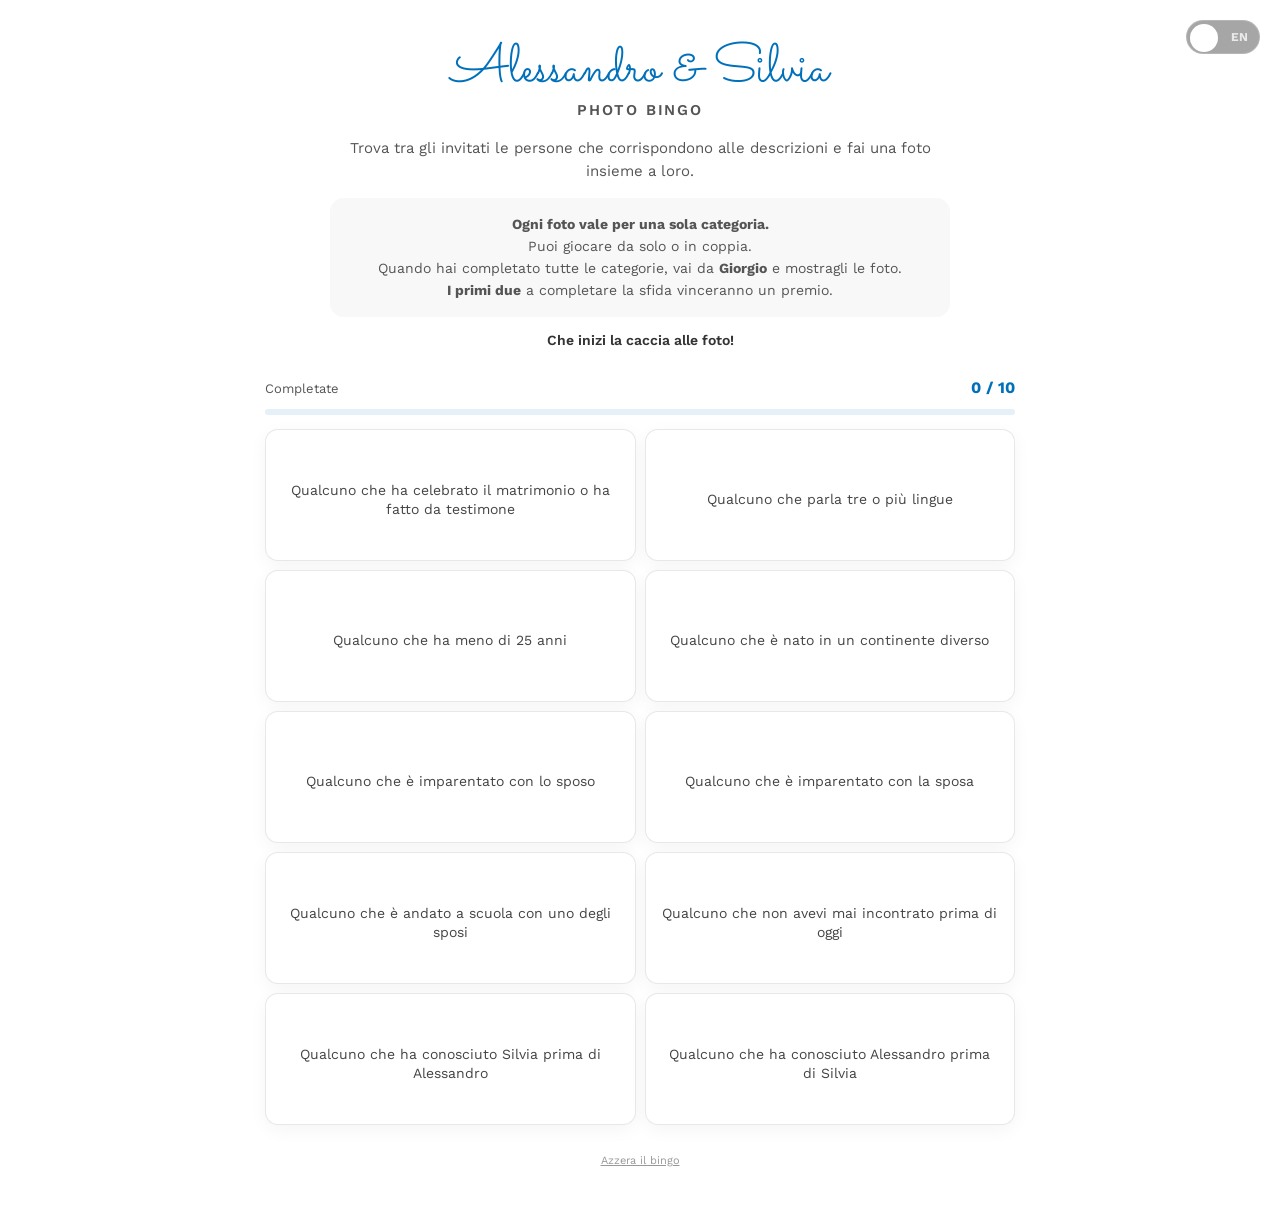
==== photo-bingo.html @ d59f288f "PhotoBingo and bug fixes" ====
<!DOCTYPE html>
<html class="no-js" lang="it">
<head>
  <meta charset="utf-8">
  <meta http-equiv="X-UA-Compatible" content="IE=edge">

  <title>Photo Bingo | Alessandro &amp; Silvia</title>

  <meta name="viewport" content="width=device-width, initial-scale=1, viewport-fit=cover">
  <meta name="description" content="Photo Bingo — Alessandro & Silvia" />
  <meta name="author" content="agiacche" />
  <meta name="format-detection" content="telephone=no,date=no,address=no,email=no">

  <link href="https://fonts.googleapis.com/css?family=Work+Sans:400,300,600,700" rel="stylesheet">
  <link href="https://fonts.googleapis.com/css?family=Sacramento" rel="stylesheet">

  <link rel="stylesheet" href="css/animate.css">
  <link rel="stylesheet" href="css/icomoon.css">
  <link rel="stylesheet" href="css/bootstrap.css">
  <link rel="stylesheet" href="css/style.css">
  <link rel="stylesheet" href="css/photo-bingo.css">

  <script src="js/modernizr-2.6.2.min.js"></script>
</head>

<body>

  <!-- LANGUAGE SWITCHER -->
  <div class="lang-toggle-wrap">
    <input
      type="checkbox"
      id="en-it"
      class="lang-toggle-input"
      aria-label="Switch language">
    <label for="en-it" class="lang-toggle-switch">
      <span class="lang-toggle-label lang-toggle-label--it">IT</span>
      <span class="lang-toggle-label lang-toggle-label--en">EN</span>
      <span class="lang-toggle-knob"></span>
    </label>
  </div>

  <div id="page">

    <main class="photo-bingo-main">
      <div class="container">
        <div class="row">
          <div class="col-xs-12 col-sm-10 col-sm-offset-1 col-md-8 col-md-offset-2">

            <!-- TITLE + RULES -->
            <section class="photo-bingo-intro text-center">

              <div class="photo-bingo-title-wrap">
                <h1>Alessandro &amp; Silvia</h1>
                <h2>Photo Bingo</h2>
              </div>

              <div class="lang-content" data-lang="it">
                <p class="photo-bingo-lead">
                  Trova tra gli invitati le persone che corrispondono alle descrizioni
                  e fai una foto insieme a loro.
                </p>

                <div class="photo-bingo-rules">
                  <p><strong>Ogni foto vale per una sola categoria.</strong></p>
                  <p>Puoi giocare da solo o in coppia.</p>
                  <p>
                    Quando hai completato tutte le categorie, vai da
                    <strong>Giorgio</strong> e mostragli le foto.
                  </p>
                  <p>
                    <strong>I primi due</strong> a completare la sfida vinceranno un premio.
                  </p>
                </div>

                <p class="photo-bingo-hunt">
                  Che inizi la caccia alle foto!
                </p>
              </div>

              <div class="lang-content" data-lang="en">
                <p class="photo-bingo-lead">
                  Find guests who match the descriptions below and take a photo with them.
                </p>

                <div class="photo-bingo-rules">
                  <p><strong>Each photo can count for one category only.</strong></p>
                  <p>You can play on your own or as a pair.</p>
                  <p>
                    Once you have completed every category, find
                    <strong>Giorgio</strong> and show him your photos.
                  </p>
                  <p>
                    The <strong>first two</strong> to complete the challenge will win a prize.
                  </p>
                </div>

                <p class="photo-bingo-hunt">
                  Let the photo hunt begin!
                </p>
              </div>

            </section>

            <!-- PROGRESS -->
            <section class="photo-bingo-progress-wrap" aria-live="polite">
              <div class="photo-bingo-progress-top">
                <span class="lang-content" data-lang="it">Completate</span>
                <span class="lang-content" data-lang="en">Completed</span>
                <strong id="bingo-progress-count">0 / 10</strong>
              </div>

              <div class="photo-bingo-progress-track" aria-hidden="true">
                <div id="bingo-progress-bar" class="photo-bingo-progress-bar"></div>
              </div>
            </section>

            <!-- BINGO GRID -->
            <section
              class="photo-bingo-grid"
              aria-label="Photo Bingo challenges">

              <button class="photo-bingo-card" type="button" data-bingo-id="0" aria-pressed="false">
                <span class="photo-bingo-check" aria-hidden="true">✓</span>
                <span class="lang-content" data-lang="it">
                  Qualcuno che ha celebrato il matrimonio o ha fatto da testimone
                </span>
                <span class="lang-content" data-lang="en">
                  Someone who officiated the wedding or was a witness
                </span>
              </button>

              <button class="photo-bingo-card" type="button" data-bingo-id="1" aria-pressed="false">
                <span class="photo-bingo-check" aria-hidden="true">✓</span>
                <span class="lang-content" data-lang="it">
                  Qualcuno che parla tre o più lingue
                </span>
                <span class="lang-content" data-lang="en">
                  Someone who speaks three or more languages
                </span>
              </button>

              <button class="photo-bingo-card" type="button" data-bingo-id="2" aria-pressed="false">
                <span class="photo-bingo-check" aria-hidden="true">✓</span>
                <span class="lang-content" data-lang="it">
                  Qualcuno che ha meno di 25 anni
                </span>
                <span class="lang-content" data-lang="en">
                  Someone under 25
                </span>
              </button>

              <button class="photo-bingo-card" type="button" data-bingo-id="3" aria-pressed="false">
                <span class="photo-bingo-check" aria-hidden="true">✓</span>
                <span class="lang-content" data-lang="it">
                  Qualcuno che è nato in un continente diverso
                </span>
                <span class="lang-content" data-lang="en">
                  Someone born on a different continent
                </span>
              </button>

              <button class="photo-bingo-card" type="button" data-bingo-id="4" aria-pressed="false">
                <span class="photo-bingo-check" aria-hidden="true">✓</span>
                <span class="lang-content" data-lang="it">
                  Qualcuno che è imparentato con lo sposo
                </span>
                <span class="lang-content" data-lang="en">
                  Someone related to the groom
                </span>
              </button>

              <button class="photo-bingo-card" type="button" data-bingo-id="5" aria-pressed="false">
                <span class="photo-bingo-check" aria-hidden="true">✓</span>
                <span class="lang-content" data-lang="it">
                  Qualcuno che è imparentato con la sposa
                </span>
                <span class="lang-content" data-lang="en">
                  Someone related to the bride
                </span>
              </button>

              <button class="photo-bingo-card" type="button" data-bingo-id="6" aria-pressed="false">
                <span class="photo-bingo-check" aria-hidden="true">✓</span>
                <span class="lang-content" data-lang="it">
                  Qualcuno che è andato a scuola con uno degli sposi
                </span>
                <span class="lang-content" data-lang="en">
                  Someone who went to school with either of the newlyweds
                </span>
              </button>

              <button class="photo-bingo-card" type="button" data-bingo-id="7" aria-pressed="false">
                <span class="photo-bingo-check" aria-hidden="true">✓</span>
                <span class="lang-content" data-lang="it">
                  Qualcuno che non avevi mai incontrato prima di oggi
                </span>
                <span class="lang-content" data-lang="en">
                  Someone you had never met before today
                </span>
              </button>

              <button class="photo-bingo-card" type="button" data-bingo-id="8" aria-pressed="false">
                <span class="photo-bingo-check" aria-hidden="true">✓</span>
                <span class="lang-content" data-lang="it">
                  Qualcuno che ha conosciuto Silvia prima di Alessandro
                </span>
                <span class="lang-content" data-lang="en">
                  Someone who knew Silvia before Alessandro did
                </span>
              </button>

              <button class="photo-bingo-card" type="button" data-bingo-id="9" aria-pressed="false">
                <span class="photo-bingo-check" aria-hidden="true">✓</span>
                <span class="lang-content" data-lang="it">
                  Qualcuno che ha conosciuto Alessandro prima di Silvia
                </span>
                <span class="lang-content" data-lang="en">
                  Someone who knew Alessandro before Silvia did
                </span>
              </button>

            </section>

            <!-- COMPLETION MESSAGE -->
            <section id="bingo-complete" class="photo-bingo-complete" hidden>
              <div class="lang-content" data-lang="it">
                <h3>Fatto! 🎉</h3>
                <p>Hai completato il Foto Bingo. Corri da Giorgio con le tue foto!</p>
              </div>

              <div class="lang-content" data-lang="en">
                <h3>Done! 🎉</h3>
                <p>You completed the Photo Bingo. Find Giorgio and show him your photos!</p>
              </div>
            </section>

            <!-- RESET -->
            <div class="photo-bingo-reset-wrap text-center">
              <button id="bingo-reset" class="photo-bingo-reset" type="button">
                <span class="lang-content" data-lang="it">Azzera il bingo</span>
                <span class="lang-content" data-lang="en">Reset bingo</span>
              </button>
            </div>

          </div>
        </div>
      </div>
    </main>

  </div>

  <script src="js/jquery.min.js"></script>
  <script src="js/language-switcher.js"></script>
  <script src="js/photo-bingo.js"></script>

</body>
</html>
---- css/icomoon.css ----
@font-face {
  font-family: 'icomoon';
  src:  url('../fonts/icomoon/icomoon.eot?6iuir');
  src:  url('../fonts/icomoon/icomoon.eot?6iuir#iefix') format('embedded-opentype'),
    url('../fonts/icomoon/icomoon.ttf?6iuir') format('truetype'),
    url('../fonts/icomoon/icomoon.woff?6iuir') format('woff'),
    url('../fonts/icomoon/icomoon.svg?6iuir#icomoon') format('svg');
  font-weight: normal;
  font-style: normal;
}

[class^="icon-"], [class*=" icon-"] {
  /* use !important to prevent issues with browser extensions that change fonts */
  font-family: 'icomoon' !important;
  speak: none;
  font-style: normal;
  font-weight: normal;
  font-variant: normal;
  text-transform: none;
  line-height: 1;

  /* Better Font Rendering =========== */
  -webkit-font-smoothing: antialiased;
  -moz-osx-font-smoothing: grayscale;
}

.icon-eye:before {
  content: "\e000";
}
.icon-paper-clip:before {
  content: "\e001";
}
.icon-mail:before {
  content: "\e002";
}
.icon-toggle:before {
  content: "\e003";
}
.icon-layout:before {
  content: "\e004";
}
.icon-link:before {
  content: "\e005";
}
.icon-bell:before {
  content: "\e006";
}
.icon-lock:before {
  content: "\e007";
}
.icon-unlock:before {
  content: "\e008";
}
.icon-ribbon:before {
  content: "\e009";
}
.icon-image:before {
  content: "\e010";
}
.icon-signal:before {
  content: "\e011";
}
.icon-target:before {
  content: "\e012";
}
.icon-clipboard:before {
  content: "\e013";
}
.icon-clock:before {
  content: "\e014";
}
.icon-watch:before {
  content: "\e015";
}
.icon-air-play:before {
  content: "\e016";
}
.icon-camera:before {
  content: "\e017";
}
.icon-video:before {
  content: "\e018";
}
.icon-disc:before {
  content: "\e019";
}
.icon-printer:before {
  content: "\e020";
}
.icon-monitor:before {
  content: "\e021";
}
.icon-server:before {
  content: "\e022";
}
.icon-cog:before {
  content: "\e023";
}
.icon-heart:before {
  content: "\e024";
}
.icon-paragraph:before {
  content: "\e025";
}
.icon-align-justify:before {
  content: "\e026";
}
.icon-align-left:before {
  content: "\e027";
}
.icon-align-center:before {
  content: "\e028";
}
.icon-align-right:before {
  content: "\e029";
}
.icon-book:before {
  content: "\e030";
}
.icon-layers:before {
  content: "\e031";
}
.icon-stack:before {
  content: "\e032";
}
.icon-stack-2:before {
  content: "\e033";
}
.icon-paper:before {
  content: "\e034";
}
.icon-paper-stack:before {
  content: "\e035";
}
.icon-search:before {
  content: "\e036";
}
.icon-zoom-in:before {
  content: "\e037";
}
.icon-zoom-out:before {
  content: "\e038";
}
.icon-reply:before {
  content: "\e039";
}
.icon-circle-plus:before {
  content: "\e040";
}
.icon-circle-minus:before {
  content: "\e041";
}
.icon-circle-check:before {
  content: "\e042";
}
.icon-circle-cross:before {
  content: "\e043";
}
.icon-square-plus:before {
  content: "\e044";
}
.icon-square-minus:before {
  content: "\e045";
}
.icon-square-check:before {
  content: "\e046";
}
.icon-square-cross:before {
  content: "\e047";
}
.icon-microphone:before {
  content: "\e048";
}
.icon-record:before {
  content: "\e049";
}
.icon-skip-back:before {
  content: "\e050";
}
.icon-rewind:before {
  content: "\e051";
}
.icon-play:before {
  content: "\e052";
}
.icon-pause:before {
  content: "\e053";
}
.icon-stop:before {
  content: "\e054";
}
.icon-fast-forward:before {
  content: "\e055";
}
.icon-skip-forward:before {
  content: "\e056";
}
.icon-shuffle:before {
  content: "\e057";
}
.icon-repeat:before {
  content: "\e058";
}
.icon-folder:before {
  content: "\e059";
}
.icon-umbrella:before {
  content: "\e060";
}
.icon-moon:before {
  content: "\e061";
}
.icon-thermometer:before {
  content: "\e062";
}
.icon-drop:before {
  content: "\e063";
}
.icon-sun:before {
  content: "\e064";
}
.icon-cloud:before {
  content: "\e065";
}
.icon-cloud-upload:before {
  content: "\e066";
}
.icon-cloud-download:before {
  content: "\e067";
}
.icon-upload:before {
  content: "\e068";
}
.icon-download:before {
  content: "\e069";
}
.icon-location:before {
  content: "\e070";
}
.icon-location-2:before {
  content: "\e071";
}
.icon-map:before {
  content: "\e072";
}
.icon-battery:before {
  content: "\e073";
}
.icon-head:before {
  content: "\e074";
}
.icon-briefcase:before {
  content: "\e075";
}
.icon-speech-bubble:before {
  content: "\e076";
}
.icon-anchor:before {
  content: "\e077";
}
.icon-globe:before {
  content: "\e078";
}
.icon-box:before {
  content: "\e079";
}
.icon-reload:before {
  content: "\e080";
}
.icon-share:before {
  content: "\e081";
}
.icon-marquee:before {
  content: "\e082";
}
.icon-marquee-plus:before {
  content: "\e083";
}
.icon-marquee-minus:before {
  content: "\e084";
}
.icon-tag:before {
  content: "\e085";
}
.icon-power:before {
  content: "\e086";
}
.icon-command:before {
  content: "\e087";
}
.icon-alt:before {
  content: "\e088";
}
.icon-esc:before {
  content: "\e089";
}
.icon-bar-graph:before {
  content: "\e090";
}
.icon-bar-graph-2:before {
  content: "\e091";
}
.icon-pie-graph:before {
  content: "\e092";
}
.icon-star:before {
  content: "\e093";
}
.icon-arrow-left:before {
  content: "\e094";
}
.icon-arrow-right:before {
  content: "\e095";
}
.icon-arrow-up:before {
  content: "\e096";
}
.icon-arrow-down:before {
  content: "\e097";
}
.icon-volume:before {
  content: "\e098";
}
.icon-mute:before {
  content: "\e099";
}
.icon-content-right:before {
  content: "\e100";
}
.icon-content-left:before {
  content: "\e101";
}
.icon-grid:before {
  content: "\e102";
}
.icon-grid-2:before {
  content: "\e103";
}
.icon-columns:before {
  content: "\e104";
}
.icon-loader:before {
  content: "\e105";
}
.icon-bag:before {
  content: "\e106";
}
.icon-ban:before {
  content: "\e107";
}
.icon-flag:before {
  content: "\e108";
}
.icon-trash:before {
  content: "\e109";
}
.icon-expand:before {
  content: "\e110";
}
.icon-contract:before {
  content: "\e111";
}
.icon-maximize:before {
  content: "\e112";
}
.icon-minimize:before {
  content: "\e113";
}
.icon-plus:before {
  content: "\e114";
}
.icon-minus:before {
  content: "\e115";
}
.icon-check:before {
  content: "\e116";
}
.icon-cross:before {
  content: "\e117";
}
.icon-move:before {
  content: "\e118";
}
.icon-delete:before {
  content: "\e119";
}
.icon-menu:before {
  content: "\e120";
}
.icon-archive:before {
  content: "\e121";
}
.icon-inbox:before {
  content: "\e122";
}
.icon-outbox:before {
  content: "\e123";
}
.icon-file:before {
  content: "\e124";
}
.icon-file-add:before {
  content: "\e125";
}
.icon-file-subtract:before {
  content: "\e126";
}
.icon-help:before {
  content: "\e127";
}
.icon-open:before {
  content: "\e128";
}
.icon-ellipsis:before {
  content: "\e129";
}
.icon-add-to-list:before {
  content: "\e900";
}
.icon-classic-computer:before {
  content: "\e901";
}
.icon-controller-fast-backward:before {
  content: "\e902";
}
.icon-creative-commons-attribution:before {
  content: "\e903";
}
.icon-creative-commons-noderivs:before {
  content: "\e904";
}
.icon-creative-commons-noncommercial-eu:before {
  content: "\e905";
}
.icon-creative-commons-noncommercial-us:before {
  content: "\e906";
}
.icon-creative-commons-public-domain:before {
  content: "\e907";
}
.icon-creative-commons-remix:before {
  content: "\e908";
}
.icon-creative-commons-share:before {
  content: "\e909";
}
.icon-creative-commons-sharealike:before {
  content: "\e90a";
}
.icon-creative-commons:before {
  content: "\e90b";
}
.icon-document-landscape:before {
  content: "\e90c";
}
.icon-remove-user:before {
  content: "\e90d";
}
.icon-warning:before {
  content: "\e90e";
}
.icon-arrow-bold-down:before {
  content: "\e90f";
}
.icon-arrow-bold-left:before {
  content: "\e910";
}
.icon-arrow-bold-right:before {
  content: "\e911";
}
.icon-arrow-bold-up:before {
  content: "\e912";
}
.icon-arrow-down2:before {
  content: "\e913";
}
.icon-arrow-left2:before {
  content: "\e914";
}
.icon-arrow-long-down:before {
  content: "\e915";
}
.icon-arrow-long-left:before {
  content: "\e916";
}
.icon-arrow-long-right:before {
  content: "\e917";
}
.icon-arrow-long-up:before {
  content: "\e918";
}
.icon-arrow-right2:before {
  content: "\e919";
}
.icon-arrow-up2:before {
  content: "\e91a";
}
.icon-arrow-with-circle-down:before {
  content: "\e91b";
}
.icon-arrow-with-circle-left:before {
  content: "\e91c";
}
.icon-arrow-with-circle-right:before {
  content: "\e91d";
}
.icon-arrow-with-circle-up:before {
  content: "\e91e";
}
.icon-bookmark:before {
  content: "\e91f";
}
.icon-bookmarks:before {
  content: "\e920";
}
.icon-chevron-down:before {
  content: "\e921";
}
.icon-chevron-left:before {
  content: "\e922";
}
.icon-chevron-right:before {
  content: "\e923";
}
.icon-chevron-small-down:before {
  content: "\e924";
}
.icon-chevron-small-left:before {
  content: "\e925";
}
.icon-chevron-small-right:before {
  content: "\e926";
}
.icon-chevron-small-up:before {
  content: "\e927";
}
.icon-chevron-thin-down:before {
  content: "\e928";
}
.icon-chevron-thin-left:before {
  content: "\e929";
}
.icon-chevron-thin-right:before {
  content: "\e92a";
}
.icon-chevron-thin-up:before {
  content: "\e92b";
}
.icon-chevron-up:before {
  content: "\e92c";
}
.icon-chevron-with-circle-down:before {
  content: "\e92d";
}
.icon-chevron-with-circle-left:before {
  content: "\e92e";
}
.icon-chevron-with-circle-right:before {
  content: "\e92f";
}
.icon-chevron-with-circle-up:before {
  content: "\e930";
}
.icon-cloud2:before {
  content: "\e931";
}
.icon-controller-fast-forward:before {
  content: "\e932";
}
.icon-controller-jump-to-start:before {
  content: "\e933";
}
.icon-controller-next:before {
  content: "\e934";
}
.icon-controller-paus:before {
  content: "\e935";
}
.icon-controller-play:before {
  content: "\e936";
}
.icon-controller-record:before {
  content: "\e937";
}
.icon-controller-stop:before {
  content: "\e938";
}
.icon-controller-volume:before {
  content: "\e939";
}
.icon-dot-single:before {
  content: "\e93a";
}
.icon-dots-three-horizontal:before {
  content: "\e93b";
}
.icon-dots-three-vertical:before {
  content: "\e93c";
}
.icon-dots-two-horizontal:before {
  content: "\e93d";
}
.icon-dots-two-vertical:before {
  content: "\e93e";
}
.icon-download2:before {
  content: "\e93f";
}
.icon-emoji-flirt:before {
  content: "\e940";
}
.icon-flow-branch:before {
  content: "\e941";
}
.icon-flow-cascade:before {
  content: "\e942";
}
.icon-flow-line:before {
  content: "\e943";
}
.icon-flow-parallel:before {
  content: "\e944";
}
.icon-flow-tree:before {
  content: "\e945";
}
.icon-install:before {
  content: "\e946";
}
.icon-layers2:before {
  content: "\e947";
}
.icon-open-book:before {
  content: "\e948";
}
.icon-resize-100:before {
  content: "\e949";
}
.icon-resize-full-screen:before {
  content: "\e94a";
}
.icon-save:before {
  content: "\e94b";
}
.icon-select-arrows:before {
  content: "\e94c";
}
.icon-sound-mute:before {
  content: "\e94d";
}
.icon-sound:before {
  content: "\e94e";
}
.icon-trash2:before {
  content: "\e94f";
}
.icon-triangle-down:before {
  content: "\e950";
}
.icon-triangle-left:before {
  content: "\e951";
}
.icon-triangle-right:before {
  content: "\e952";
}
.icon-triangle-up:before {
  content: "\e953";
}
.icon-uninstall:before {
  content: "\e954";
}
.icon-upload-to-cloud:before {
  content: "\e955";
}
.icon-upload2:before {
  content: "\e956";
}
.icon-add-user:before {
  content: "\e957";
}
.icon-address:before {
  content: "\e958";
}
.icon-adjust:before {
  content: "\e959";
}
.icon-air:before {
  content: "\e95a";
}
.icon-aircraft-landing:before {
  content: "\e95b";
}
.icon-aircraft-take-off:before {
  content: "\e95c";
}
.icon-aircraft:before {
  content: "\e95d";
}
.icon-align-bottom:before {
  content: "\e95e";
}
.icon-align-horizontal-middle:before {
  content: "\e95f";
}
.icon-align-left2:before {
  content: "\e960";
}
.icon-align-right2:before {
  content: "\e961";
}
.icon-align-top:before {
  content: "\e962";
}
.icon-align-vertical-middle:before {
  content: "\e963";
}
.icon-archive2:before {
  content: "\e964";
}
.icon-area-graph:before {
  content: "\e965";
}
.icon-attachment:before {
  content: "\e966";
}
.icon-awareness-ribbon:before {
  content: "\e967";
}
.icon-back-in-time:before {
  content: "\e968";
}
.icon-back:before {
  content: "\e969";
}
.icon-bar-graph2:before {
  content: "\e96a";
}
.icon-battery2:before {
  content: "\e96b";
}
.icon-beamed-note:before {
  content: "\e96c";
}
.icon-bell2:before {
  content: "\e96d";
}
.icon-blackboard:before {
  content: "\e96e";
}
.icon-block:before {
  content: "\e96f";
}
.icon-book2:before {
  content: "\e970";
}
.icon-bowl:before {
  content: "\e971";
}
.icon-box2:before {
  content: "\e972";
}
.icon-briefcase2:before {
  content: "\e973";
}
.icon-browser:before {
  content: "\e974";
}
.icon-brush:before {
  content: "\e975";
}
.icon-bucket:before {
  content: "\e976";
}
.icon-cake:before {
  content: "\e977";
}
.icon-calculator:before {
  content: "\e978";
}
.icon-calendar:before {
  content: "\e979";
}
.icon-camera2:before {
  content: "\e97a";
}
.icon-ccw:before {
  content: "\e97b";
}
.icon-chat:before {
  content: "\e97c";
}
.icon-check2:before {
  content: "\e97d";
}
.icon-circle-with-cross:before {
  content: "\e97e";
}
.icon-circle-with-minus:before {
  content: "\e97f";
}
.icon-circle-with-plus:before {
  content: "\e980";
}
.icon-circle:before {
  content: "\e981";
}
.icon-circular-graph:before {
  content: "\e982";
}
.icon-clapperboard:before {
  content: "\e983";
}
.icon-clipboard2:before {
  content: "\e984";
}
.icon-clock2:before {
  content: "\e985";
}
.icon-code:before {
  content: "\e986";
}
.icon-cog2:before {
  content: "\e987";
}
.icon-colours:before {
  content: "\e988";
}
.icon-compass:before {
  content: "\e989";
}
.icon-copy:before {
  content: "\e98a";
}
.icon-credit-card:before {
  content: "\e98b";
}
.icon-credit:before {
  content: "\e98c";
}
.icon-cross2:before {
  content: "\e98d";
}
.icon-cup:before {
  content: "\e98e";
}
.icon-cw:before {
  content: "\e98f";
}
.icon-cycle:before {
  content: "\e990";
}
.icon-database:before {
  content: "\e991";
}
.icon-dial-pad:before {
  content: "\e992";
}
.icon-direction:before {
  content: "\e993";
}
.icon-document:before {
  content: "\e994";
}
.icon-documents:before {
  content: "\e995";
}
.icon-drink:before {
  content: "\e996";
}
.icon-drive:before {
  content: "\e997";
}
.icon-drop2:before {
  content: "\e998";
}
.icon-edit:before {
  content: "\e999";
}
.icon-email:before {
  content: "\e99a";
}
.icon-emoji-happy:before {
  content: "\e99b";
}
.icon-emoji-neutral:before {
  content: "\e99c";
}
.icon-emoji-sad:before {
  content: "\e99d";
}
.icon-erase:before {
  content: "\e99e";
}
.icon-eraser:before {
  content: "\e99f";
}
.icon-export:before {
  content: "\e9a0";
}
.icon-eye2:before {
  content: "\e9a1";
}
.icon-feather:before {
  content: "\e9a2";
}
.icon-flag2:before {
  content: "\e9a3";
}
.icon-flash:before {
  content: "\e9a4";
}
.icon-flashlight:before {
  content: "\e9a5";
}
.icon-flat-brush:before {
  content: "\e9a6";
}
.icon-folder-images:before {
  content: "\e9a7";
}
.icon-folder-music:before {
  content: "\e9a8";
}
.icon-folder-video:before {
  content: "\e9a9";
}
.icon-folder2:before {
  content: "\e9aa";
}
.icon-forward:before {
  content: "\e9ab";
}
.icon-funnel:before {
  content: "\e9ac";
}
.icon-game-controller:before {
  content: "\e9ad";
}
.icon-gauge:before {
  content: "\e9ae";
}
.icon-globe2:before {
  content: "\e9af";
}
.icon-graduation-cap:before {
  content: "\e9b0";
}
.icon-grid2:before {
  content: "\e9b1";
}
.icon-hair-cross:before {
  content: "\e9b2";
}
.icon-hand:before {
  content: "\e9b3";
}
.icon-heart-outlined:before {
  content: "\e9b4";
}
.icon-heart2:before {
  content: "\e9b5";
}
.icon-help-with-circle:before {
  content: "\e9b6";
}
.icon-help2:before {
  content: "\e9b7";
}
.icon-home:before {
  content: "\e9b8";
}
.icon-hour-glass:before {
  content: "\e9b9";
}
.icon-image-inverted:before {
  content: "\e9ba";
}
.icon-image2:before {
  content: "\e9bb";
}
.icon-images:before {
  content: "\e9bc";
}
.icon-inbox2:before {
  content: "\e9bd";
}
.icon-infinity:before {
  content: "\e9be";
}
.icon-info-with-circle:before {
  content: "\e9bf";
}
.icon-info:before {
  content: "\e9c0";
}
.icon-key:before {
  content: "\e9c1";
}
.icon-keyboard:before {
  content: "\e9c2";
}
.icon-lab-flask:before {
  content: "\e9c3";
}
.icon-landline:before {
  content: "\e9c4";
}
.icon-language:before {
  content: "\e9c5";
}
.icon-laptop:before {
  content: "\e9c6";
}
.icon-leaf:before {
  content: "\e9c7";
}
.icon-level-down:before {
  content: "\e9c8";
}
.icon-level-up:before {
  content: "\e9c9";
}
.icon-lifebuoy:before {
  content: "\e9ca";
}
.icon-light-bulb:before {
  content: "\e9cb";
}
.icon-light-down:before {
  content: "\e9cc";
}
.icon-light-up:before {
  content: "\e9cd";
}
.icon-line-graph:before {
  content: "\e9ce";
}
.icon-link2:before {
  content: "\e9cf";
}
.icon-list:before {
  content: "\e9d0";
}
.icon-location-pin:before {
  content: "\e9d1";
}
.icon-location2:before {
  content: "\e9d2";
}
.icon-lock-open:before {
  content: "\e9d3";
}
.icon-lock2:before {
  content: "\e9d4";
}
.icon-log-out:before {
  content: "\e9d5";
}
.icon-login:before {
  content: "\e9d6";
}
.icon-loop:before {
  content: "\e9d7";
}
.icon-magnet:before {
  content: "\e9d8";
}
.icon-magnifying-glass:before {
  content: "\e9d9";
}
.icon-mail2:before {
  content: "\e9da";
}
.icon-man:before {
  content: "\e9db";
}
.icon-map2:before {
  content: "\e9dc";
}
.icon-mask:before {
  content: "\e9dd";
}
.icon-medal:before {
  content: "\e9de";
}
.icon-megaphone:before {
  content: "\e9df";
}
.icon-menu2:before {
  content: "\e9e0";
}
.icon-message:before {
  content: "\e9e1";
}
.icon-mic:before {
  content: "\e9e2";
}
.icon-minus2:before {
  content: "\e9e3";
}
.icon-mobile:before {
  content: "\e9e4";
}
.icon-modern-mic:before {
  content: "\e9e5";
}
.icon-moon2:before {
  content: "\e9e6";
}
.icon-mouse:before {
  content: "\e9e7";
}
.icon-music:before {
  content: "\e9e8";
}
.icon-network:before {
  content: "\e9e9";
}
.icon-new-message:before {
  content: "\e9ea";
}
.icon-new:before {
  content: "\e9eb";
}
.icon-news:before {
  content: "\e9ec";
}
.icon-note:before {
  content: "\e9ed";
}
.icon-notification:before {
  content: "\e9ee";
}
.icon-old-mobile:before {
  content: "\e9ef";
}
.icon-old-phone:before {
  content: "\e9f0";
}
.icon-palette:before {
  content: "\e9f1";
}
.icon-paper-plane:before {
  content: "\e9f2";
}
.icon-pencil:before {
  content: "\e9f3";
}
.icon-phone:before {
  content: "\e9f4";
}
.icon-pie-chart:before {
  content: "\e9f5";
}
.icon-pin:before {
  content: "\e9f6";
}
.icon-plus2:before {
  content: "\e9f7";
}
.icon-popup:before {
  content: "\e9f8";
}
.icon-power-plug:before {
  content: "\e9f9";
}
.icon-price-ribbon:before {
  content: "\e9fa";
}
.icon-price-tag:before {
  content: "\e9fb";
}
.icon-print:before {
  content: "\e9fc";
}
.icon-progress-empty:before {
  content: "\e9fd";
}
.icon-progress-full:before {
  content: "\e9fe";
}
.icon-progress-one:before {
  content: "\e9ff";
}
.icon-progress-two:before {
  content: "\ea00";
}
.icon-publish:before {
  content: "\ea01";
}
.icon-quote:before {
  content: "\ea02";
}
.icon-radio:before {
  content: "\ea03";
}
.icon-reply-all:before {
  content: "\ea04";
}
.icon-reply2:before {
  content: "\ea05";
}
.icon-retweet:before {
  content: "\ea06";
}
.icon-rocket:before {
  content: "\ea07";
}
.icon-round-brush:before {
  content: "\ea08";
}
.icon-rss:before {
  content: "\ea09";
}
.icon-ruler:before {
  content: "\ea0a";
}
.icon-scissors:before {
  content: "\ea0b";
}
.icon-share-alternitive:before {
  content: "\ea0c";
}
.icon-share2:before {
  content: "\ea0d";
}
.icon-shareable:before {
  content: "\ea0e";
}
.icon-shield:before {
  content: "\ea0f";
}
.icon-shop:before {
  content: "\ea10";
}
.icon-shopping-bag:before {
  content: "\ea11";
}
.icon-shopping-basket:before {
  content: "\ea12";
}
.icon-shopping-cart:before {
  content: "\ea13";
}
.icon-shuffle2:before {
  content: "\ea14";
}
.icon-signal2:before {
  content: "\ea15";
}
.icon-sound-mix:before {
  content: "\ea16";
}
.icon-sports-club:before {
  content: "\ea17";
}
.icon-spreadsheet:before {
  content: "\ea18";
}
.icon-squared-cross:before {
  content: "\ea19";
}
.icon-squared-minus:before {
  content: "\ea1a";
}
.icon-squared-plus:before {
  content: "\ea1b";
}
.icon-star-outlined:before {
  content: "\ea1c";
}
.icon-star2:before {
  content: "\ea1d";
}
.icon-stopwatch:before {
  content: "\ea1e";
}
.icon-suitcase:before {
  content: "\ea1f";
}
.icon-swap:before {
  content: "\ea20";
}
.icon-sweden:before {
  content: "\ea21";
}
.icon-switch:before {
  content: "\ea22";
}
.icon-tablet:before {
  content: "\ea23";
}
.icon-tag2:before {
  content: "\ea24";
}
.icon-text-document-inverted:before {
  content: "\ea25";
}
.icon-text-document:before {
  content: "\ea26";
}
.icon-text:before {
  content: "\ea27";
}
.icon-thermometer2:before {
  content: "\ea28";
}
.icon-thumbs-down:before {
  content: "\ea29";
}
.icon-thumbs-up:before {
  content: "\ea2a";
}
.icon-thunder-cloud:before {
  content: "\ea2b";
}
.icon-ticket:before {
  content: "\ea2c";
}
.icon-time-slot:before {
  content: "\ea2d";
}
.icon-tools:before {
  content: "\ea2e";
}
.icon-traffic-cone:before {
  content: "\ea2f";
}
.icon-tree:before {
  content: "\ea30";
}
.icon-trophy:before {
  content: "\ea31";
}
.icon-tv:before {
  content: "\ea32";
}
.icon-typing:before {
  content: "\ea33";
}
.icon-unread:before {
  content: "\ea34";
}
.icon-untag:before {
  content: "\ea35";
}
.icon-user:before {
  content: "\ea36";
}
.icon-users:before {
  content: "\ea37";
}
.icon-v-card:before {
  content: "\ea38";
}
.icon-video2:before {
  content: "\ea39";
}
.icon-vinyl:before {
  content: "\ea3a";
}
.icon-voicemail:before {
  content: "\ea3b";
}
.icon-wallet:before {
  content: "\ea3c";
}
.icon-water:before {
  content: "\ea3d";
}
.icon-px-with-circle:before {
  content: "\ea3e";
}
.icon-px:before {
  content: "\ea3f";
}
.icon-basecamp:before {
  content: "\ea40";
}
.icon-behance:before {
  content: "\ea41";
}
.icon-creative-cloud:before {
  content: "\ea42";
}
.icon-dropbox:before {
  content: "\ea43";
}
.icon-evernote:before {
  content: "\ea44";
}
.icon-flattr:before {
  content: "\ea45";
}
.icon-foursquare:before {
  content: "\ea46";
}
.icon-google-drive:before {
  content: "\ea47";
}
.icon-google-hangouts:before {
  content: "\ea48";
}
.icon-grooveshark:before {
  content: "\ea49";
}
.icon-icloud:before {
  content: "\ea4a";
}
.icon-mixi:before {
  content: "\ea4b";
}
.icon-onedrive:before {
  content: "\ea4c";
}
.icon-paypal:before {
  content: "\ea4d";
}
.icon-picasa:before {
  content: "\ea4e";
}
.icon-qq:before {
  content: "\ea4f";
}
.icon-rdio-with-circle:before {
  content: "\ea50";
}
.icon-renren:before {
  content: "\ea51";
}
.icon-scribd:before {
  content: "\ea52";
}
.icon-sina-weibo:before {
  content: "\ea53";
}
.icon-skype-with-circle:before {
  content: "\ea54";
}
.icon-skype:before {
  content: "\ea55";
}
.icon-slideshare:before {
  content: "\ea56";
}
.icon-smashing:before {
  content: "\ea57";
}
.icon-soundcloud:before {
  content: "\ea58";
}
.icon-spotify-with-circle:before {
  content: "\ea59";
}
.icon-spotify:before {
  content: "\ea5a";
}
.icon-swarm:before {
  content: "\ea5b";
}
.icon-vine-with-circle:before {
  content: "\ea5c";
}
.icon-vine:before {
  content: "\ea5d";
}
.icon-vk-alternitive:before {
  content: "\ea5e";
}
.icon-vk-with-circle:before {
  content: "\ea5f";
}
.icon-vk:before {
  content: "\ea60";
}
.icon-xing-with-circle:before {
  content: "\ea61";
}
.icon-xing:before {
  content: "\ea62";
}
.icon-yelp:before {
  content: "\ea63";
}
.icon-dribbble-with-circle:before {
  content: "\ea64";
}
.icon-dribbble:before {
  content: "\ea65";
}
.icon-facebook-with-circle:before {
  content: "\ea66";
}
.icon-facebook:before {
  content: "\ea67";
}
.icon-flickr-with-circle:before {
  content: "\ea68";
}
.icon-flickr:before {
  content: "\ea69";
}
.icon-github-with-circle:before {
  content: "\ea6a";
}
.icon-github:before {
  content: "\ea6b";
}
.icon-google-with-circle:before {
  content: "\ea6c";
}
.icon-google:before {
  content: "\ea6d";
}
.icon-instagram-with-circle:before {
  content: "\ea6e";
}
.icon-instagram:before {
  content: "\ea6f";
}
.icon-lastfm-with-circle:before {
  content: "\ea70";
}
.icon-lastfm:before {
  content: "\ea71";
}
.icon-linkedin-with-circle:before {
  content: "\ea72";
}
.icon-linkedin:before {
  content: "\ea73";
}
.icon-pinterest-with-circle:before {
  content: "\ea74";
}
.icon-pinterest:before {
  content: "\ea75";
}
.icon-rdio:before {
  content: "\ea76";
}
.icon-stumbleupon-with-circle:before {
  content: "\ea77";
}
.icon-stumbleupon:before {
  content: "\ea78";
}
.icon-tumblr-with-circle:before {
  content: "\ea79";
}
.icon-tumblr:before {
  content: "\ea7a";
}
.icon-twitter-with-circle:before {
  content: "\ea7b";
}
.icon-twitter:before {
  content: "\ea7c";
}
.icon-vimeo-with-circle:before {
  content: "\ea7d";
}
.icon-vimeo:before {
  content: "\ea7e";
}
.icon-youtube-with-circle:before {
  content: "\ea7f";
}
.icon-youtube:before {
  content: "\ea80";
}
---- css/style.css ----
/* ==========================================================================
   Alessandro & Silvia — Wedding Website CSS (template + custom overrides)

   Based on a legacy FreeHTML5.co / ThemeWagon template.
   Most `.fh5co-*` selectors come from the original theme.

   Notes:
   - "TEMPLATE" sections are mostly unchanged.
   - "CUSTOM" sections are wedding-specific additions/overrides.
   - Some unused template CSS may remain to avoid breaking dependencies.
   ========================================================================== */

/* --- Icon font used by the original template (icomoon) --- */
@font-face {
  font-family: 'icomoon';
  src: url("../fonts/icomoon/icomoon.eot?srf3rx");
  src: url("../fonts/icomoon/icomoon.eot?srf3rx#iefix") format("embedded-opentype"), url("../fonts/icomoon/icomoon.ttf?srf3rx") format("truetype"), url("../fonts/icomoon/icomoon.woff?srf3rx") format("woff"), url("../fonts/icomoon/icomoon.svg?srf3rx#icomoon") format("svg");
  font-weight: normal;
  font-style: normal;
}

/* ==========================================================================
   TEMPLATE STYLES (original theme)
   ========================================================================== */

/* --- Base typography & global elements (body, links, headings, selection) --- */
body {
  font-family: "Work Sans", Arial, sans-serif;
  font-weight: 400;
  font-size: 16px;
  line-height: 1.7;
  color: #828282;
  background: #fff;
}

#page {
  position: relative;
  overflow-x: hidden;
  width: 100%;
  height: 100%;
  -webkit-transition: 0.5s;
  -o-transition: 0.5s;
  transition: 0.5s;
}
.offcanvas #page {
  overflow: hidden;
  position: absolute;
}
.offcanvas #page:after {
  -webkit-transition: 2s;
  -o-transition: 2s;
  transition: 2s;
  position: absolute;
  top: 0;
  right: 0;
  bottom: 0;
  left: 0;
  z-index: 101;
  background: rgba(0, 0, 0, 0.7);
  content: "";
}

a {
  color: #0070BB;
  -webkit-transition: 0.5s;
  -o-transition: 0.5s;
  transition: 0.5s;
}
a:hover, a:active, a:focus {
  color: #0070BB;
  outline: none;
  text-decoration: none;
}

p {
  margin-bottom: 20px;
}

h1, h2, h3, h4, h5, h6, figure {
  color: #000;
  font-family: "Work Sans", Arial, sans-serif;
  font-weight: 400;
  margin: 0 0 20px 0;
}

::-webkit-selection {
  color: #fff;
  background: #0070BB;
}

::-moz-selection {
  color: #fff;
  background: #0070BB;
}

::selection {
  color: #fff;
  background: #0070BB;
}

/* --- Navigation (template navbar) --- */
.fh5co-nav {
  position: absolute;
  top: 0;
  margin: 0;
  padding: 0;
  width: 100%;
  padding: 40px 0;
  z-index: 1001;
}
@media screen and (max-width: 768px) {
  .fh5co-nav {
    padding: 20px 0;
  }
}
.fh5co-nav #fh5co-logo {
  font-size: 40px;
  margin: 0;
  padding: 0;
  line-height: 40px;
  font-family: "Sacramento", Arial, serif;
}
.fh5co-nav a {
  padding: 5px 10px;
  color: #fff;
}
@media screen and (max-width: 768px) {
  .fh5co-nav .menu-1, .fh5co-nav .menu-2 {
    display: none;
  }
}
.fh5co-nav ul {
  padding: 0;
  margin: 2px 0 0 0;
}
.fh5co-nav ul li {
  padding: 0;
  margin: 0;
  list-style: none;
  display: inline;
}
.fh5co-nav ul li a {
  font-size: 14px;
  padding: 30px 10px;
  text-transform: uppercase;
  color: rgba(255, 255, 255, 0.5);
  -webkit-transition: 0.5s;
  -o-transition: 0.5s;
  transition: 0.5s;
}
.fh5co-nav ul li a:hover, .fh5co-nav ul li a:focus, .fh5co-nav ul li a:active {
  color: white;
}
.fh5co-nav ul li.has-dropdown {
  position: relative;
}
.fh5co-nav ul li.has-dropdown .dropdown {
  width: 130px;
  -webkit-box-shadow: 0px 14px 33px -9px rgba(0, 0, 0, 0.75);
  -moz-box-shadow: 0px 14px 33px -9px rgba(0, 0, 0, 0.75);
  box-shadow: 0px 14px 33px -9px rgba(0, 0, 0, 0.75);
  z-index: 1002;
  visibility: hidden;
  opacity: 0;
  position: absolute;
  top: 40px;
  left: 0;
  text-align: left;
  background: #fff;
  padding: 20px;
  -webkit-border-radius: 4px;
  -moz-border-radius: 4px;
  -ms-border-radius: 4px;
  border-radius: 4px;
  -webkit-transition: 0s;
  -o-transition: 0s;
  transition: 0s;
}
.fh5co-nav ul li.has-dropdown .dropdown:before {
  bottom: 100%;
  left: 40px;
  border: solid transparent;
  content: " ";
  height: 0;
  width: 0;
  position: absolute;
  pointer-events: none;
  border-bottom-color: #fff;
  border-width: 8px;
  margin-left: -8px;
}
.fh5co-nav ul li.has-dropdown .dropdown li {
  display: block;
  margin-bottom: 7px;
}
.fh5co-nav ul li.has-dropdown .dropdown li:last-child {
  margin-bottom: 0;
}
.fh5co-nav ul li.has-dropdown .dropdown li a {
  padding: 2px 0;
  display: block;
  color: #999999;
  line-height: 1.2;
  text-transform: none;
  font-size: 15px;
}
.fh5co-nav ul li.has-dropdown .dropdown li a:hover {
  color: #000;
}
.fh5co-nav ul li.has-dropdown:hover a, .fh5co-nav ul li.has-dropdown:focus a {
  color: #fff;
}
.fh5co-nav ul li.btn-cta a {
  color: #0070BB;
}
.fh5co-nav ul li.btn-cta a span {
  background: #fff;
  padding: 4px 20px;
  display: -moz-inline-stack;
  display: inline-block;
  zoom: 1;
  *display: inline;
  -webkit-transition: 0.3s;
  -o-transition: 0.3s;
  transition: 0.3s;
  -webkit-border-radius: 100px;
  -moz-border-radius: 100px;
  -ms-border-radius: 100px;
  border-radius: 100px;
}
.fh5co-nav ul li.btn-cta a:hover span {
  -webkit-box-shadow: 0px 14px 20px -9px rgba(0, 0, 0, 0.75);
  -moz-box-shadow: 0px 14px 20px -9px rgba(0, 0, 0, 0.75);
  box-shadow: 0px 14px 20px -9px rgba(0, 0, 0, 0.75);
}
.fh5co-nav ul li.active > a {
  color: #fff !important;
}

/* --- CUSTOM: this site is single-page; hide the template navbar entirely --- */
.fh5co-nav,
#fh5co-menu-wrap,
.js-fh5co-nav-toggle {
    display: none !important;
}

/* ==========================================================================
   TEMPLATE: Background helpers & cover sections
   ========================================================================== */

/* --- Background helpers (full-width sections with background images) --- */
#fh5co-counter,
#fh5co-event,
.fh5co-bg {
  background-size: cover;
  background-position: top center;
  background-repeat: no-repeat;
  position: relative;
}

.fh5co-bg {
  background-position: center center;
  width: 100%;
  float: left;
  position: relative;
}

/* --- Video block (used by template gallery/video sections) --- */
.fh5co-video {
  height: 450px;
  overflow: hidden;
  border-radius: 7px;
}
.fh5co-video a {
  z-index: 1001;
  position: absolute;
  top: 50%;
  left: 50%;
  margin-top: -45px;
  margin-left: -45px;
  width: 90px;
  height: 90px;
  display: table;
  text-align: center;
  background: #fff;
  box-shadow: 0px 14px 30px -15px rgba(0, 0, 0, 0.75);
  border-radius: 50%;
}
.fh5co-video a i {
  display: table-cell;
  vertical-align: middle;
  font-size: 40px;
}
.fh5co-video .overlay {
  position: absolute;
  inset: 0;
  background: rgba(0, 0, 0, 0.5);
  transition: 0.5s;
}
.fh5co-video:hover .overlay {
  background: rgba(0, 0, 0, 0.7);
}
.fh5co-video:hover a {
  transform: scale(1.2);
}

/* ==========================================================================
   TEMPLATE: Hero / cover layout
   ========================================================================== */

.fh5co-cover {
  height: 900px;
  background-size: cover;
  background-repeat: no-repeat;
  position: relative;
  width: 100%;
}
.fh5co-cover .overlay {
  position: absolute;
  inset: 0;
  background: rgba(0, 0, 0, 0.5);
}
.fh5co-cover > .fh5co-container {
  position: relative;
  z-index: 10;
}
@media screen and (max-width: 768px) {
  .fh5co-cover {
    height: 600px;
  }
}

/* Table-based vertical centering (template pattern) */
.fh5co-cover .display-t,
.fh5co-cover .display-tc {
  height: 900px;
  display: table;
  width: 100%;
}
@media screen and (max-width: 768px) {
  .fh5co-cover .display-t,
  .fh5co-cover .display-tc {
    height: 600px;
  }
}

/* Smaller cover variant */
.fh5co-cover.fh5co-cover-sm {
  height: 600px;
}
@media screen and (max-width: 768px) {
  .fh5co-cover.fh5co-cover-sm {
    height: 400px;
  }
}
.fh5co-cover.fh5co-cover-sm .display-t,
.fh5co-cover.fh5co-cover-sm .display-tc {
  height: 600px;
  display: table;
  width: 100%;
}
@media screen and (max-width: 768px) {
  .fh5co-cover.fh5co-cover-sm .display-t,
  .fh5co-cover.fh5co-cover-sm .display-tc {
    height: 400px;
  }
}

/* ==========================================================================
   TEMPLATE: Event & counter sections
   ========================================================================== */

#fh5co-counter,
#fh5co-event {
  height: 850px;
  float: left;
}

/* Vertical centering inside event/counter sections */
#fh5co-counter .display-t,
#fh5co-counter .display-tc,
#fh5co-event .display-t,
#fh5co-event .display-tc {
  height: 700px;
  display: table;
  width: 100%;
}

/* White headings on dark background */
#fh5co-counter .fh5co-heading h2,
#fh5co-event .fh5co-heading h2 {
  color: #fff;
}
#fh5co-counter .fh5co-heading span,
#fh5co-event .fh5co-heading span {
  color: rgba(255, 255, 255, 0.5);
  text-transform: uppercase;
  font-size: 13px;
  letter-spacing: 2px;
  font-weight: 600;
}

/* Section overlay */
#fh5co-counter .overlay,
#fh5co-event .overlay {
  position: absolute;
  inset: 0;
  background: rgba(0, 0, 0, 0.4);
}

/* Mobile: let height grow naturally */
@media screen and (max-width: 768px) {
  #fh5co-counter,
  #fh5co-event {
    height: inherit;
    padding: 7em 0;
  }
  #fh5co-counter .display-t,
  #fh5co-counter .display-tc,
  #fh5co-event .display-t,
  #fh5co-event .display-tc {
    height: inherit;
  }
}

/* Event cards */
#fh5co-counter .event-wrap,
#fh5co-event .event-wrap {
  border: 2px solid rgba(255, 255, 255, 0.5);
  background: rgba(255, 255, 255, 0.1);
  padding: 30px;
  width: 100%;
  float: left;
  border-radius: 4px;
}
@media screen and (max-width: 768px) {
  #fh5co-counter .event-wrap,
  #fh5co-event .event-wrap {
    margin-bottom: 10px;
  }
}

#fh5co-counter .event-wrap h3,
#fh5co-event .event-wrap h3 {
  font-size: 20px;
  color: #fff;
  border-bottom: 1px solid rgba(255, 255, 255, 0.5);
  padding-bottom: 20px;
  text-transform: uppercase;
  letter-spacing: 2px;
}

#fh5co-counter .event-wrap p,
#fh5co-counter .event-wrap span,
#fh5co-event .event-wrap p,
#fh5co-event .event-wrap span {
  display: block;
  color: rgba(255, 255, 255, 0.8);
}

#fh5co-counter .event-wrap i,
#fh5co-event .event-wrap i {
  color: #fff;
  font-size: 20px;
}

/* Two-column layout inside event cards */
#fh5co-counter .event-wrap .event-col,
#fh5co-event .event-wrap .event-col {
  width: 50%;
  float: left;
  margin-bottom: 30px;
}

/* Counter section slightly shorter */
#fh5co-counter {
  height: 600px;
}
@media screen and (max-width: 768px) {
  #fh5co-counter {
    height: auto;
  }
}

/* --- Timeline component (wedding day schedule) --- */
/* Two-column alternating timeline with a centred vertical line + circular badge icons */
.timeline {
  list-style: none;
  padding: 20px 0 20px;
  position: relative;
}

/* Vertical centre line */
.timeline:before {
  top: 0;
  bottom: 0;
  position: absolute;
  content: " ";
  width: 1px;
  background-color: #d4d4d4;
  left: 50%;
  margin-left: 0px;
}

/* On very small screens the line shifts left (timeline collapses) */
@media screen and (max-width: 480px) {
  .timeline:before {
    margin-left: -64px;
  }
}

.timeline > li {
  margin-bottom: 20px;
  position: relative;
}

/* Clear floats */
.timeline > li:before, .timeline > li:after {
  content: " ";
  display: table;
}
.timeline > li:after {
  clear: both;
}

/* Timeline “card” */
.timeline > li > .timeline-panel {
  width: 40%;
  float: left;
  border: 1px solid #d4d4d4;
  padding: 30px;
  position: relative;
  border-radius: 4px;
}

/* Little “speech bubble” arrow pointing to the centre line */
.timeline > li > .timeline-panel:before {
  position: absolute;
  top: 80px;
  right: -15px;
  display: inline-block;
  border-top: 15px solid transparent;
  border-left: 15px solid #ccc;
  border-right: 0 solid #ccc;
  border-bottom: 15px solid transparent;
  content: " ";
}
.timeline > li > .timeline-panel:after {
  position: absolute;
  top: 81px;
  right: -14px;
  display: inline-block;
  border-top: 14px solid transparent;
  border-left: 14px solid #fff;
  border-right: 0 solid #fff;
  border-bottom: 14px solid transparent;
  content: " ";
}

/* Mobile: wider panel + arrow moves up */
@media screen and (max-width: 480px) {
  .timeline > li > .timeline-panel {
    width: 75% !important;
  }
  .timeline > li > .timeline-panel:before {
    top: 30px;
  }
  .timeline > li > .timeline-panel:after {
    top: 31px;
  }
}

/* Circular badge in the middle (holds the icon image) */
.timeline > li > .timeline-badge {
  width: 140px;
  height: 140px;
  line-height: 50px;
  font-size: 1.4em;
  text-align: center;
  position: absolute;
  top: 16px;
  left: 50%;
  margin-left: -70px;
  background-color: #6699CC;
  z-index: 100;
  border-radius: 50%;

  display: flex;
  justify-content: center;
  align-items: center;
  overflow: hidden;
}

.timeline > li > .timeline-badge img {
  max-width: 50%;
  max-height: 50%;
}

/* Badge shrinks on very small screens */
@media screen and (max-width: 480px) {
  .timeline > li > .timeline-badge {
    width: 60px;
    height: 60px;
    margin-left: -20px !important;
  }
}

/* Alternate rows: panel switches to the right */
.timeline > li.timeline-inverted > .timeline-panel {
  float: right;
}
.timeline > li.timeline-inverted > .timeline-panel:before {
  border-left-width: 0;
  border-right-width: 15px;
  left: -15px;
  right: auto;
}
.timeline > li.timeline-inverted > .timeline-panel:after {
  border-left-width: 0;
  border-right-width: 14px;
  left: -14px;
  right: auto;
}

/* Timeline content helpers */
.timeline-title {
  margin-top: 0;
}

.date {
  display: block;
  margin-bottom: 20px;
  font-size: 13px;
  text-transform: uppercase;
  letter-spacing: 2px;
}

.timeline-body > p,
.timeline-body > ul {
  margin-bottom: 0;
}

.timeline-body > p + p {
  margin-top: 5px;
}

/* Tablet/mobile layout: line shifts left, panels become full-width (minus badge space) */
@media (max-width: 992px) {
  ul.timeline:before {
    left: 90px;
  }

  ul.timeline > li > .timeline-panel {
    width: calc(100% - 200px);
    width: -moz-calc(100% - 200px);
    width: -webkit-calc(100% - 200px);
  }

  ul.timeline > li > .timeline-badge {
    left: 15px;
    margin-left: 0;
    top: 16px;
  }

  ul.timeline > li > .timeline-panel {
    float: right;
  }

  ul.timeline > li > .timeline-panel:before {
    border-left-width: 0;
    border-right-width: 15px;
    left: -15px;
    right: auto;
  }

  ul.timeline > li > .timeline-panel:after {
    border-left-width: 0;
    border-right-width: 14px;
    left: -14px;
    right: auto;
  }
}

/* --- Gallery grid (fh5co-gallery-list + hover overlay) --- */
/* Masonry-ish flex grid with fixed-height tiles + dark hover overlay */
#fh5co-gallery-list {
  flex-wrap: wrap;
  -webkit-flex-wrap: wrap;
  -moz-flex-wrap: wrap;
  display: -webkit-box;
  display: -moz-box;
  display: -ms-flexbox;
  display: -webkit-flex;
  display: flex;
  position: relative;
  float: left;
  padding: 0;
  margin: 0;
  width: 100%;
}

#fh5co-gallery-list li {
  display: block;
  padding: 0;
  margin: 0 0 10px 1%;
  list-style: none;
  min-height: 400px;
  background-position: center center;
  background-size: cover;
  background-repeat: no-repeat;
  float: left;
  clear: left;
  position: relative;
  border-radius: 7px;
}

@media screen and (max-width: 480px) {
  #fh5co-gallery-list li {
    margin-left: 0;
  }
}

#fh5co-gallery-list li a {
  min-height: 400px;
  padding: 2em;
  position: relative;
  width: 100%;
  display: block;
}

/* Dark overlay on hover */
#fh5co-gallery-list li a:before {
  position: absolute;
  top: 0;
  left: 0;
  right: 0;
  bottom: 0;
  content: "";
  z-index: 80;
  transition: 0.5s;
  border-radius: 7px;
  background: rgba(0, 0, 0, 0.2);
}
#fh5co-gallery-list li a:hover:before {
  background: rgba(0, 0, 0, 0.5);
}

/* Caption pinned near the bottom */
#fh5co-gallery-list li a .case-studies-summary {
  width: auto;
  bottom: 2em;
  left: 2em;
  right: 2em;
  position: absolute;
  z-index: 100;
}
@media screen and (max-width: 768px) {
  #fh5co-gallery-list li a .case-studies-summary {
    bottom: 1em;
    left: 1em;
    right: 1em;
  }
}
#fh5co-gallery-list li a .case-studies-summary span {
  text-transform: uppercase;
  letter-spacing: 2px;
  font-size: 13px;
  color: rgba(255, 255, 255, 0.7);
}
#fh5co-gallery-list li a .case-studies-summary h2 {
  color: #fff;
  margin-bottom: 0;
}
@media screen and (max-width: 768px) {
  #fh5co-gallery-list li a .case-studies-summary h2 {
    font-size: 20px;
  }
}

/* Tile widths (desktop/tablet/mobile) */
#fh5co-gallery-list li.one-third {
  width: 32.3%;
}
@media screen and (max-width: 768px) {
  #fh5co-gallery-list li.one-third {
    width: 49%;
  }
}
@media screen and (max-width: 480px) {
  #fh5co-gallery-list li.one-third {
    width: 100%;
  }
}

/* --- Map block (template; used if embedding Google Map) --- */
#map {
  width: 100%;
  height: 500px;
  position: relative;
}
@media screen and (max-width: 768px) {
  #map {
    height: 200px;
  }
}

/* --- Footer icons + contact list (template) --- */
.fh5co-social-icons {
  margin: 0;
  padding: 0;
}
.fh5co-social-icons li {
  margin: 0;
  padding: 0;
  list-style: none;
  display: -moz-inline-stack;
  display: inline-block;
  zoom: 1;
  *display: inline;
}
.fh5co-social-icons li a {
  display: -moz-inline-stack;
  display: inline-block;
  zoom: 1;
  *display: inline;
  color: #0070BB;
  padding-left: 10px;
  padding-right: 10px;
}
.fh5co-social-icons li a i {
  font-size: 20px;
}

.fh5co-contact-info ul {
  padding: 0;
  margin: 0;
}
.fh5co-contact-info ul li {
  padding: 0 0 0 50px;
  margin: 0 0 30px 0;
  list-style: none;
  position: relative;
}
.fh5co-contact-info ul li:before {
  color: #0070BB;
  position: absolute;
  left: 0;
  top: .05em;
  font-family: 'icomoon';
  speak: none;
  font-style: normal;
  font-weight: normal;
  font-variant: normal;
  text-transform: none;
  line-height: 1;
  -webkit-font-smoothing: antialiased;
  -moz-osx-font-smoothing: grayscale;
}
.fh5co-contact-info ul li.address:before {
  font-size: 30px;
  content: "\e9d1";
}
.fh5co-contact-info ul li.phone:before {
  font-size: 23px;
  content: "\e9f4";
}
.fh5co-contact-info ul li.email:before {
  font-size: 23px;
  content: "\e9da";
}
.fh5co-contact-info ul li.url:before {
  font-size: 23px;
  content: "\e9af";
}

form label {
  font-weight: normal !important;
}

/* --- Vertical centring helpers used by header/cover/counter blocks --- */
#fh5co-header .display-tc,
#fh5co-counter .display-tc,
.fh5co-cover .display-tc {
  display: table-cell !important;
  vertical-align: middle;
}
#fh5co-header .display-tc h1, #fh5co-header .display-tc h2,
#fh5co-counter .display-tc h1,
#fh5co-counter .display-tc h2,
.fh5co-cover .display-tc h1,
.fh5co-cover .display-tc h2 {
  margin: 0;
  padding: 0;
  color: white;
}
#fh5co-header .display-tc h1,
#fh5co-counter .display-tc h1,
.fh5co-cover .display-tc h1 {
  margin-bottom: 0px;
  font-size: 100px;
  line-height: 1.5;
  font-family: "Sacramento", Arial, serif;
}
@media screen and (max-width: 768px) {
  #fh5co-header .display-tc h1,
  #fh5co-counter .display-tc h1,
  .fh5co-cover .display-tc h1 {
    font-size: 40px;
  }
}
@media screen and (max-width: 480px) {
  #fh5co-header .display-tc h1,
  #fh5co-counter .display-tc h1,
  .fh5co-cover .display-tc h1 {
    font-size: 30px;
  }
}
#fh5co-header .display-tc h2,
#fh5co-counter .display-tc h2,
.fh5co-cover .display-tc h2 {
  font-size: 20px;
  line-height: 1.5;
  margin-bottom: 30px;
}
@media screen and (max-width: 480px) {
  #fh5co-header .display-tc h2,
  #fh5co-counter .display-tc h2,
  .fh5co-cover .display-tc h2 {
    font-size: 16px;
  }
}
#fh5co-header .display-tc .btn,
#fh5co-counter .display-tc .btn,
.fh5co-cover .display-tc .btn {
  padding: 15px 20px;
  background: #fff !important;
  color: #0070BB;
  border: none !important;
  font-size: 14px;
  text-transform: uppercase;
}
#fh5co-header .display-tc .btn:hover,
#fh5co-counter .display-tc .btn:hover,
.fh5co-cover .display-tc .btn:hover {
  background: #fff !important;
  -webkit-box-shadow: 0px 14px 30px -15px rgba(0, 0, 0, 0.75) !important;
  -moz-box-shadow: 0px 14px 30px -15px rgba(0, 0, 0, 0.75) !important;
  box-shadow: 0px 14px 30px -15px rgba(0, 0, 0, 0.75) !important;
}

@media screen and (max-width: 768px) {
    #fh5co-header {
        background-position: center center !important;
    }
}

#fh5co-counter {
  text-align: center;
}
#fh5co-counter .counter {
  font-size: 50px;
  margin-bottom: 10px;
  color: #fff;
  font-weight: 100;
  display: block;
}
#fh5co-counter .counter-label {
  margin-bottom: 0;
  text-transform: uppercase;
  color: rgba(255, 255, 255, 0.5);
  letter-spacing: .1em;
}
@media screen and (max-width: 768px) {
  #fh5co-counter .feature-center {
    margin-bottom: 50px;
  }
}
#fh5co-counter .icon {
  width: 70px;
  height: 70px;
  text-align: center;
  -webkit-box-shadow: 0px 14px 30px -15px rgba(0, 0, 0, 0.75);
  -moz-box-shadow: 0px 14px 30px -15px rgba(0, 0, 0, 0.75);
  box-shadow: 0px 14px 30px -15px rgba(0, 0, 0, 0.75);
  margin-bottom: 30px;
}
#fh5co-counter .icon i {
  height: 70px;
}
#fh5co-counter .icon i:before {
  display: block;
  text-align: center;
  margin-left: 3px;
}

/* ==========================================================================
   TEMPLATE — Countdown styling (simplyCountdown.js)
   ========================================================================== */

/* Wrapper spacing under the countdown */
.simply-countdown {
  margin-bottom: 2em;
}

/* Each countdown “bubble” (days / hours / minutes / seconds) */
.simply-countdown > .simply-section {
  display: inline-block;
  width: 100px;
  height: 100px;
  background: rgba(0, 112, 187, 0.8);
  margin: 0 4px;
  border-radius: 50%;
  position: relative;

  /* Template animation: gentle breathing */
  animation: pulse 1s ease infinite;
}

/* Pulse animation used by countdown bubbles (and also by the heart icon below) */
@keyframes pulse {
  0%   { transform: scale(1); }
  50%  { transform: scale(1.05); }
  100% { transform: scale(1); }
}

/* Inner container: table-cell trick for vertical centring */
.simply-countdown > .simply-section > div {
  display: table-cell;
  vertical-align: middle;
  height: 100px;
  width: 100px;
}

/* Shared typography for the number + label */
.simply-countdown > .simply-section .simply-amount,
.simply-countdown > .simply-section .simply-word {
  display: block;
  color: white;
}

/* Big number (e.g. “123”) */
.simply-countdown > .simply-section .simply-amount {
  font-size: 30px;
}

/* Label (days/hours/...) */
.simply-countdown > .simply-section .simply-word {
  color: rgba(255, 255, 255, 0.7);
  text-transform: uppercase;
  font-size: 12px;
}


/* ==========================================================================
   TEMPLATE — Section spacing utilities
   ========================================================================== */

/* Default vertical padding for main sections */
#fh5co-testimonial,
#fh5co-services,
#fh5co-started,
#fh5co-footer,
#fh5co-event,
#fh5co-couple-story,
#fh5co-couple,
#fh5co-gallery,
.fh5co-section {
  padding: 7em 0;
  clear: both;
}

/* Mobile: tighter vertical padding */
@media screen and (max-width: 768px) {
  #fh5co-testimonial,
  #fh5co-services,
  #fh5co-started,
  #fh5co-footer,
  #fh5co-event,
  #fh5co-couple-story,
  #fh5co-couple,
  #fh5co-gallery,
  .fh5co-section {
    padding: 3em 0;
  }
}

/* Light grey background variant used by some sections */
.fh5co-section-gray {
  background: rgba(0, 0, 0, 0.04);
}


/* ==========================================================================
   TEMPLATE — Couple section layout (two columns + centre heart)
   ========================================================================== */

.couple-wrap {
  width: 90%;
  margin: 0 auto;
  position: relative;
}
@media screen and (max-width: 768px) {
  .couple-wrap {
    width: 100%;
  }
}

/* Decorative centre heart (hidden on mobile) */
.heart {
  position: absolute;
  top: 4em;
  left: 0;
  right: 0;
  z-index: 99;

  /* Reuses the same pulse animation as the countdown */
  animation: pulse 1s ease infinite;
}
.heart i {
  font-size: 20px;
  background: #fff;
  padding: 20px;
  color: #0070BB;
  border-radius: 50%;
}
@media screen and (max-width: 768px) {
  .heart {
    display: none;
  }
}

/* Left/right halves (bride/groom blocks) */
.couple-half {
  width: 50%;
  float: left;
}
@media screen and (max-width: 768px) {
  .couple-half {
    width: 100%;
  }
}

/* Names */
.couple-half h3 {
  font-family: "Sacramento", Arial, serif;
  color: #0070BB;
  font-size: 30px;
}

/* Round portrait */
.couple-half .groom,
.couple-half .bride {
  float: left;
  border-radius: 50%;
  width: 150px;
  height: 150px;
}
.couple-half .groom img,
.couple-half .bride img {
  width: 150px;
  height: 150px;
  border-radius: 50%;
}

/* Small screens: stack and shrink portraits */
@media screen and (max-width: 480px) {
  .couple-half .groom,
  .couple-half .bride {
    width: 100%;
    height: 140px;
  }
  .couple-half .groom img,
  .couple-half .bride img {
    width: 120px;
    height: 120px;
    margin: 0 auto;
  }
}

/* Mirror layout: groom image right, bride image left */
.couple-half .groom {
  float: right;
  margin-right: 5px;
}
.couple-half .bride {
  float: left;
  margin-left: 5px;
}

/* Text blocks padded to make space for portraits */
.couple-half .desc-groom {
  padding-right: 180px;
  text-align: right;
}
.couple-half .desc-bride {
  padding-left: 180px;
  text-align: left;
}

/* Mobile: remove portrait padding and centre text */
@media screen and (max-width: 480px) {
  .couple-half .groom,
  .couple-half .bride {
    margin-left: 0;
    margin-right: 0;
  }
  .couple-half .desc-groom {
    padding-right: 0;
    text-align: center;
  }
  .couple-half .desc-bride {
    padding-left: 0;
    text-align: center;
  }
}

/* ==========================================================================
   TEMPLATE — “Feature” blocks (centered + left icon variants)
   ========================================================================== */

/* Centered feature block (icon in a circle above text) */
.feature-center {
  text-align: center;
  padding-left: 20px;
  padding-right: 20px;
  float: left;
  width: 100%;
  margin-bottom: 40px;
}
@media screen and (max-width: 768px) {
  .feature-center {
    margin-bottom: 50px;
  }
}

/* Icon circle */
.feature-center .icon {
  width: 90px;
  height: 90px;
  background: #efefef;
  display: table;            /* table-cell trick for vertical centring */
  text-align: center;
  margin: 0 auto 30px auto;
  border-radius: 50%;
}

/* Icon glyph */
.feature-center .icon i {
  display: table-cell;
  vertical-align: middle;
  height: 90px;
  font-size: 40px;
  line-height: 40px;
  color: #0070BB;
}

/* Spacing under heading and paragraph */
.feature-center p,
.feature-center h3 {
  margin-bottom: 30px;
}

/* Feature title style */
.feature-center h3 {
  text-transform: uppercase;
  font-size: 18px;
  color: #5d5d5d;
}


/* ==========================================================================
   TEMPLATE — Section headings (fh5co-heading)
   ========================================================================== */

.fh5co-heading {
  margin-bottom: 5em;
}

/* Smaller heading variant used in some sections */
.fh5co-heading.fh5co-heading-sm {
  margin-bottom: 2em;
}

/* Main section title (script font) */
.fh5co-heading h2 {
  font-size: 60px;
  margin-bottom: 10px;
  line-height: 1.5;
  font-weight: bold;
  color: #0070BB;
  font-family: "Sacramento", Arial, serif;
}

/* Secondary title */
.fh5co-heading h3 {
  font-family: "Sacramento", Arial, serif;
  color: #0070BB;
  font-weight: bold;
}

/* Mobile: reduce the big title size */
@media screen and (max-width: 768px) {
  .fh5co-heading h2 {
    font-size: 40px;
  }
}

/* Description paragraph under headings */
.fh5co-heading p {
  font-size: 18px;
  line-height: 1.5;
  color: #828282;
}

/* Optional small “eyebrow” label above headings */
.fh5co-heading span {
  text-transform: uppercase;
  font-size: 13px;
  letter-spacing: 2px;
  font-weight: 600;
  color: rgba(0, 0, 0, 0.4);
}


/* ==========================================================================
   TEMPLATE — Testimonials slider (not used if testimonial section removed)
   ========================================================================== */

#fh5co-testimonial .wrap-testimony {
  position: relative;
}

#fh5co-testimonial .wrap-testimony .testimony-slide {
  text-align: center;
}

#fh5co-testimonial .wrap-testimony .testimony-slide span {
  font-size: 12px;
  text-transform: uppercase;
  letter-spacing: 2px;
  font-weight: 700;
  display: block;
}

#fh5co-testimonial .wrap-testimony .testimony-slide span a.twitter {
  color: #0070BB;
  font-weight: 300;
}

/* Round avatar */
#fh5co-testimonial .wrap-testimony .testimony-slide figure {
  margin-bottom: 10px;
  display: -moz-inline-stack;
  display: inline-block;
  zoom: 1;
  *display: inline;
  width: 100px;
  height: 100px;
}
#fh5co-testimonial .wrap-testimony .testimony-slide figure img {
  width: 100px;
  height: 100px;
  border-radius: 50%;
}

/* Quote box */
#fh5co-testimonial .wrap-testimony .testimony-slide blockquote {
  border: none;
  margin: 30px auto;
  width: 50%;
  position: relative;
  border-radius: 4px;
}
@media screen and (max-width: 992px) {
  #fh5co-testimonial .wrap-testimony .testimony-slide blockquote {
    width: 100%;
  }
}
#fh5co-testimonial .wrap-testimony .testimony-slide blockquote p {
  font-style: italic;
  color: #8f989f;
  font-size: 20px;
  line-height: 1.6em;
}

/* Active slide */
#fh5co-testimonial .wrap-testimony .testimony-slide.active {
  display: block;
}

/* Prev/Next arrows */
#fh5co-testimonial .wrap-testimony .arrow-thumb {
  position: absolute;
  top: 40%;
  display: block;
  width: 100%;
}
#fh5co-testimonial .wrap-testimony .arrow-thumb a {
  font-size: 32px;
  color: #dadada;
}
#fh5co-testimonial .wrap-testimony .arrow-thumb a:hover,
#fh5co-testimonial .wrap-testimony .arrow-thumb a:focus,
#fh5co-testimonial .wrap-testimony .arrow-thumb a:active {
  text-decoration: none;
}


/* ==========================================================================
   TEMPLATE — “Feature left” blocks (icon on the left, text on the right)
   ========================================================================== */

.feature-left {
  float: left;
  width: 100%;
  margin-bottom: 30px;
  position: relative;
}
.feature-left:last-child {
  margin-bottom: 0;
}

/* Small icon circle with shadow */
.feature-left .icon {
  float: left;
  margin-right: 5%;
  width: 54px;
  height: 54px;
  background: #fff;
  display: table;
  text-align: center;
  box-shadow: 0px 14px 30px -15px rgba(0, 0, 0, 0.75);
  border-radius: 50%;
}
@media screen and (max-width: 768px) {
  .feature-left .icon {
    margin-right: 5%;
  }
}

/* Icon glyph */
.feature-left .icon i {
  display: table-cell;
  vertical-align: middle;
  font-size: 30px;
  color: #0070BB;
}

/* Text column */
.feature-left .feature-copy {
  float: left;
  width: 80%;
}
@media screen and (max-width: 768px) {
  .feature-left .feature-copy {
    width: 70%;
    float: left;
  }
}

/* Feature title */
.feature-left .feature-copy h3 {
  text-transform: uppercase;
  font-size: 18px;
  color: #5d5d5d;
  margin-bottom: 10px;
}

/* ==========================================================================
   TEMPLATE — “Started” section (CTA block with overlay + form styling)
   ========================================================================== */

#fh5co-started {
  position: relative;
}

/* Dark overlay over the background image */
#fh5co-started .overlay {
  position: absolute;
  top: 0;
  left: 0;
  right: 0;
  bottom: 0;
  background: rgba(0, 0, 0, 0.4);
}

/* White heading text on dark background */
#fh5co-started .fh5co-heading h2 { color: #fff; }
#fh5co-started .fh5co-heading p  { color: rgba(255, 255, 255, 0.5); }

/* Input styles inside the CTA section (transparent, white text) */
#fh5co-started .form-control {
  background: rgba(255, 255, 255, 0.2);
  border: none !important;
  color: #fff;
  font-size: 16px !important;
  width: 100%;
  transition: 0.5s;
}

/* Placeholder colours across browsers */
#fh5co-started .form-control::-webkit-input-placeholder { color: #fff; }
#fh5co-started .form-control:-moz-placeholder          { color: #fff; }
#fh5co-started .form-control::-moz-placeholder         { color: #fff; }
#fh5co-started .form-control:-ms-input-placeholder     { color: #fff; }

/* Slightly brighter background on focus */
#fh5co-started .form-control:focus {
  background: rgba(255, 255, 255, 0.3);
}

/* Template CTA button */
#fh5co-started .btn {
  height: 54px;
  border: none !important;
  background: #0070BB;
  color: #fff;
  font-size: 16px;
  text-transform: uppercase;
  font-weight: 400;
  padding-left: 50px;
  padding-right: 50px;
}

/* Template form layout helpers */
#fh5co-started .form-inline .form-group {
  width: 100% !important;
  margin-bottom: 10px;
}
#fh5co-started .form-inline .form-group .form-control {
  width: 100%;
}

/* Tighten spacing under the heading block */
#fh5co-started .fh5co-heading {
  margin-bottom: 30px;
}
#fh5co-started .fh5co-heading h2 {
  margin-bottom: 0;
}


/* ==========================================================================
   TEMPLATE — Footer small responsiveness helper
   ========================================================================== */

@media screen and (max-width: 768px) {
  #fh5co-footer .copyright .pull-left,
  #fh5co-footer .copyright .pull-right {
    float: none !important;
    text-align: center;
  }
}
#fh5co-footer .copyright .block {
  display: block;
}


/* ==========================================================================
   TEMPLATE — Owl Carousel dots (only relevant if Owl Carousel is used)
   ========================================================================== */

.owl-carousel .owl-controls .owl-dot span {
  background: #e6e6e6;
}
.owl-carousel .owl-controls .owl-dot span:hover,
.owl-carousel .owl-controls .owl-dot span:focus {
  background: #cccccc;
}
.owl-carousel .owl-controls .owl-dot:hover span,
.owl-carousel .owl-controls .owl-dot:focus span {
  background: #cccccc;
}
.owl-carousel .owl-controls .owl-dot.active span {
  background: transparent;
  border: 2px solid #0070BB;
}


/* ==========================================================================
   TEMPLATE — Offcanvas menu (mobile slide-in menu)
   NOTE: If you disabled the navbar/burger menu, this may no longer be used,
   but it’s safe to keep if main.js still references it.
   ========================================================================== */

#fh5co-offcanvas {
  position: absolute;
  z-index: 1901;
  width: 270px;
  background: black;
  right: 0;
  top: 0;
  bottom: 0;
  padding: 45px 40px 40px 40px;
  overflow-y: auto;

  transform: translateX(270px);
  transition: 0.5s;
}

/* When body has .offcanvas, the menu slides into view */
.offcanvas #fh5co-offcanvas {
  transform: translateX(0px);
}

/* Menu link colours */
#fh5co-offcanvas a { color: rgba(255, 255, 255, 0.5); }
#fh5co-offcanvas a:hover { color: rgba(255, 255, 255, 0.8); }

/* Reset list styles */
#fh5co-offcanvas ul { padding: 0; margin: 0; }
#fh5co-offcanvas ul li { padding: 0; margin: 0; list-style: none; }
#fh5co-offcanvas ul li > ul { padding-left: 20px; display: none; }

/* Dropdown indicator arrow */
#fh5co-offcanvas ul li.offcanvas-has-dropdown > a {
  display: block;
  position: relative;
}
#fh5co-offcanvas ul li.offcanvas-has-dropdown > a:after {
  position: absolute;
  right: 0px;
  font-family: 'icomoon';
  content: "\e921";
  font-size: 20px;
  color: rgba(255, 255, 255, 0.2);
  transition: 0.5s;

  -webkit-font-smoothing: antialiased;
  -moz-osx-font-smoothing: grayscale;
}

/* Rotate indicator when dropdown is open */
#fh5co-offcanvas ul li.offcanvas-has-dropdown.active a:after {
  transform: rotate(-180deg);
}


/* ==========================================================================
   TEMPLATE — Utility classes and “back to top” button
   ========================================================================== */

.uppercase {
  font-size: 14px;
  color: #000;
  margin-bottom: 10px;
  font-weight: 700;
  text-transform: uppercase;
}

/* “Go to top” floating button (shown when scrolling) */
.gototop {
  position: fixed;
  bottom: 20px;
  right: 20px;
  z-index: 999;

  opacity: 0;
  visibility: hidden;
  transition: 0.5s;
}
.gototop.active {
  opacity: 1;
  visibility: visible;
}

.gototop a {
  width: 50px;
  height: 50px;
  display: table;
  background: rgba(0, 0, 0, 0.5);
  color: #fff;
  text-align: center;
  border-radius: 4px;
}
.gototop a i {
  height: 50px;
  display: table-cell;
  vertical-align: middle;
}
.gototop a:hover,
.gototop a:active,
.gototop a:focus {
  text-decoration: none;
  outline: none;
}

/* ==========================================================================
   TEMPLATE — Mobile navigation toggle (hamburger icon)
   ========================================================================== */

/* Base clickable area */
.fh5co-nav-toggle {
  width: 25px;
  height: 25px;
  cursor: pointer;
  text-decoration: none;
}

/* Active state (icon lines slightly darker) */
.fh5co-nav-toggle.active i::before,
.fh5co-nav-toggle.active i::after {
  background: #444;
}

/* Remove focus / active outlines */
.fh5co-nav-toggle:hover,
.fh5co-nav-toggle:focus,
.fh5co-nav-toggle:active {
  outline: none;
  border-bottom: none !important;
}

/* Central bar of the hamburger icon */
.fh5co-nav-toggle i {
  position: relative;
  display: inline-block;
  width: 25px;
  height: 2px;
  color: #252525;
  font: bold 14px/.4 Helvetica;
  text-transform: uppercase;
  text-indent: -55px; /* hides any text content */
  background: #252525;
  transition: all .2s ease-out;
}

/* Top and bottom bars */
.fh5co-nav-toggle i::before,
.fh5co-nav-toggle i::after {
  content: '';
  width: 25px;
  height: 2px;
  background: #252525;
  position: absolute;
  left: 0;
  transition: all .2s ease-out;
}

/* White variant (used over dark backgrounds in the template) */
.fh5co-nav-toggle.fh5co-nav-white > i {
  color: #fff;
  background: #fff;
}
.fh5co-nav-toggle.fh5co-nav-white > i::before,
.fh5co-nav-toggle.fh5co-nav-white > i::after {
  background: #fff;
}

/* Positioning of top and bottom bars */
.fh5co-nav-toggle i::before {
  top: -7px;
}
.fh5co-nav-toggle i::after {
  bottom: -7px;
}

/* Hover animation (bars move further apart) */
.fh5co-nav-toggle:hover i::before {
  top: -10px;
}
.fh5co-nav-toggle:hover i::after {
  bottom: -10px;
}

/* Active state: turn hamburger into an “X” */
.fh5co-nav-toggle.active i {
  background: transparent;
}
.fh5co-nav-toggle.active i::before {
  top: 0;
  transform: rotateZ(45deg);
}
.fh5co-nav-toggle.active i::after {
  bottom: 0;
  transform: rotateZ(-45deg);
}

/* Absolute positioning in the header (mobile only) */
.fh5co-nav-toggle {
  position: absolute;
  right: 0;
  top: 10px;
  padding: 6px 0 0 0;
  height: 44px;
  width: 44px;
  z-index: 2001;
  display: none; /* hidden on desktop */
  border-bottom: none !important;
}

/* Show toggle on small screens */
@media screen and (max-width: 768px) {
  .fh5co-nav-toggle {
    display: block;
  }
}

/* ==========================================================================
   TEMPLATE — Buttons (base styles + colour variants)
   ========================================================================== */

/* Base button */
.btn {
  margin-right: 4px;
  margin-bottom: 4px;
  font-family: "Work Sans", Arial, sans-serif;
  font-size: 16px;
  font-weight: 400;
  border-radius: 30px;
  transition: 0.5s;
  padding: 8px 20px;
}

/* Size modifiers */
.btn.btn-md {
  padding: 8px 20px !important;
}
.btn.btn-lg {
  padding: 18px 36px !important;
}

/* Remove focus / active artefacts */
.btn:hover,
.btn:active,
.btn:focus {
  box-shadow: none !important;
  outline: none !important;
}

/* --- Primary button (main accent colour) --- */
.btn-primary {
  background: #0070BB;
  color: #fff;
  border: 2px solid #0070BB;
}
.btn-primary:hover,
.btn-primary:focus,
.btn-primary:active {
  background: #f366a3 !important;
  border-color: #f366a3 !important;
}
.btn-primary.btn-outline {
  background: transparent;
  color: #0070BB;
  border: 2px solid #0070BB;
}
.btn-primary.btn-outline:hover {
  background: #0070BB;
  color: #fff;
}

/* --- Success button --- */
.btn-success {
  background: #5cb85c;
  color: #fff;
  border: 2px solid #5cb85c;
}
.btn-success:hover {
  background: #4cae4c !important;
  border-color: #4cae4c !important;
}
.btn-success.btn-outline {
  background: transparent;
  color: #5cb85c;
  border: 2px solid #5cb85c;
}
.btn-success.btn-outline:hover {
  background: #5cb85c;
  color: #fff;
}

/* --- Info button --- */
.btn-info {
  background: #5bc0de;
  color: #fff;
  border: 2px solid #5bc0de;
}
.btn-info:hover {
  background: #46b8da !important;
  border-color: #46b8da !important;
}
.btn-info.btn-outline {
  background: transparent;
  color: #5bc0de;
  border: 2px solid #5bc0de;
}
.btn-info.btn-outline:hover {
  background: #5bc0de;
  color: #fff;
}

/* --- Warning button --- */
.btn-warning {
  background: #f0ad4e;
  color: #fff;
  border: 2px solid #f0ad4e;
}
.btn-warning:hover {
  background: #eea236 !important;
  border-color: #eea236 !important;
}
.btn-warning.btn-outline {
  background: transparent;
  color: #f0ad4e;
  border: 2px solid #f0ad4e;
}
.btn-warning.btn-outline:hover {
  background: #f0ad4e;
  color: #fff;
}

/* --- Danger button --- */
.btn-danger {
  background: #d9534f;
  color: #fff;
  border: 2px solid #d9534f;
}
.btn-danger:hover {
  background: #d43f3a !important;
  border-color: #d43f3a !important;
}
.btn-danger.btn-outline {
  background: transparent;
  color: #d9534f;
  border: 2px solid #d9534f;
}
.btn-danger.btn-outline:hover {
  background: #d9534f;
  color: #fff;
}

/* --- Generic outline button --- */
.btn-outline {
  background: none;
  border: 2px solid gray;
  font-size: 16px;
  transition: 0.3s;
}
.btn-outline:hover {
  box-shadow: none;
}

/* --- Button with animated arrow (template feature) --- */
.btn.with-arrow {
  position: relative;
  transition: 0.3s;
}
.btn.with-arrow i {
  visibility: hidden;
  opacity: 0;
  position: absolute;
  right: 0;
  top: 50%;
  margin-top: -8px;
  transition: 0.2s;
}
.btn.with-arrow:hover {
  padding-right: 50px;
}
.btn.with-arrow:hover i {
  right: 18px;
  visibility: visible;
  opacity: 1;
}

/* --- Custom hover enhancements for wedding site --- */
.btn.btn-sm:hover,
.btn.btn-lg:hover,
.btn.btn-block:hover {
  background-color: #f1c40f; /* accent hover colour */
  color: #fff;
  transform: scale(1.05);    /* subtle zoom */
  transition: all 0.3s ease;
  cursor: pointer;
}

/* ==========================================================================
   TEMPLATE — Forms, spacing utilities, loader, and animation helpers
   ========================================================================== */

/* --- Template form fields (Bootstrap-ish look with theme accent on focus) --- */
.form-control {
  box-shadow: none;
  background: transparent;
  border: 2px solid rgba(0, 0, 0, 0.1);
  height: 54px;
  font-size: 18px;
  font-weight: 300;
}
.form-control:active,
.form-control:focus {
  outline: none;
  box-shadow: none;
  border-color: #0070BB; /* theme accent */
}

/* --- Template spacing utilities (used as section padding helpers) --- */
.row-pb-md {
  padding-bottom: 4em !important;
}
.row-pb-sm {
  padding-bottom: 2em !important;
}

/* --- Template loader overlay (shown while the page initialises) --- */
.fh5co-loader {
  position: fixed;
  left: 0;
  top: 0;
  width: 100%;
  height: 100%;
  z-index: 9999;
  background: url(../images/loader.gif) center no-repeat #fff;
}

/* --- Template animation hook: elements start hidden, fade in via JS/Waypoints --- */
.js .animate-box {
  opacity: 0;
}

/* --- Plugin: Magnific Popup (video sizing inside the lightbox) --- */
.mfp-content video {
  max-width: 90vw;
  max-height: 80vh;
  height: auto;
  width: auto;
  display: block;
  margin: 0 auto;
}

/* ==========================================================================
   CUSTOM — Event section layout fixes (2 columns + equal height + embedded map)

   These rules adjust the original template's "event-wrap" cards so that:
   - The two `.event-col` blocks reliably stay side-by-side.
   - The two main event columns (text + map) match height on desktop/tablet.
   - The map iframe scales nicely and remains readable on mobile.
   ========================================================================== */

/* --- Event: Instagram venue link --- */
.event-instagram{
  margin: 18px 0 22px;
  text-align: center;
}

.event-instagram a{
  display: inline-flex;
  align-items: center;
  gap: 8px;

  font-size: 15px;
  font-weight: 500;
  color: rgba(255,255,255,0.8);

  text-decoration: none;
  transition: transform .2s ease, opacity .2s ease;
}

.event-instagram a i{
  font-size: 18px;
}

@media (hover:hover){
  .event-instagram a:hover{
    transform: translateY(-1px);
    opacity: 0.85;
  }
}

/* --- Fix float clearing inside event-wrap so `.event-col` behaves as 2 columns --- */
#fh5co-event .event-wrap::after {
  content: "";
  display: table;
  clear: both;
}

/* --- Equal height columns for the two main event blocks (desktop/tablet) --- */
@media (min-width: 768px) {

  /* Make the row a flex container so its children stretch equally */
  #fh5co-event .equal-height-row {
    display: flex;
    align-items: stretch; /* both columns match height */
  }

  /* Bootstrap 3 columns are floats: disable floats and use flex instead */
  #fh5co-event .equal-height-row > [class*="col-"] {
    float: none;
    display: flex;
    flex-direction: column; /* allow the card inside to stretch */
  }

  /* Ensure the event "card" fills its column */
  #fh5co-event .equal-height-row .event-wrap {
    height: 100%;
    display: flex;
    flex-direction: column;
  }

  /* Map card: let the map area expand to fill remaining height */
  #fh5co-event .event-wrap--map .map-body {
    flex: 1;              /* fills vertical space under the title */
    display: flex;
    align-items: center;  /* vertically centre the iframe */
  }

  /* Map iframe styling (desktop/tablet) */
  #fh5co-event .event-wrap--map .event-map {
    width: 100%;
    height: 100%;
    min-height: 250px;    /* avoids tiny map if the text side is short */
    border: 0;
    border-radius: 10px;
  }
}

/* --- Two-column layout inside each event card (icons + text split) --- */
#fh5co-event .event-cols {
  display: flex;
  margin-bottom: 30px;
}
#fh5co-event .event-col {
  width: 50%;
}

/* Icon alignment inside event columns */
#fh5co-event .event-col i {
  display: block;
  margin-bottom: 10px;
}

/* --- Mobile: map stacks naturally and uses a fixed height --- */
@media (max-width: 767px) {
  #fh5co-event .event-map {
    width: 100%;
    height: 250px;
    border: 0;
    border-radius: 10px;
  }
}


/* ==========================================================================
   CUSTOM — Info & Gift sections + gift lists

   These are wedding-site additions:
   - Make `#fh5co-info` look like a standard FH5CO grey section.
   - Keep headings consistent with other sections.
   - Create clean, readable two-column gift lists (no "card" styling).
   ========================================================================== */

/* Match heading spacing with other sections */
#fh5co-info .fh5co-heading,
#fh5co-gift .fh5co-heading {
  margin-bottom: 30px; /* same vibe as #fh5co-started */
}

/* Grey section background (same as `.fh5co-section-gray`) */
#fh5co-info {
  background: rgba(0, 0, 0, 0.04);
}

/* Optional h3 styling inside info (romantic font + theme colour) */
#fh5co-info h3 {
  font-family: "Sacramento", Arial, serif;
  font-size: 40px;
  color: #0070BB;
  margin-bottom: 10px;
}

/* Strong labels in the info columns */
#fh5co-info .col-md-4 strong {
  display: block;
  font-weight: 600;
}

/* Avoid extra bottom spacing in the heading blocks */
#fh5co-info p:last-child,
#fh5co-gift p:last-child {
  margin-bottom: 0;
}

/* --- Gift lists layout (two columns) --- */
.gift-lists--inline {
  margin-top: 2.5em;
}

/* Section subtitle (same font as main headings, smaller size) */
.gift-subtitle {
  font-family: "Sacramento", Arial, serif;
  font-size: 34px;
  color: #0070BB;
  margin-bottom: 18px;
}

/* Plain list (no bullets) */
.gift-list {
  list-style: none;
  padding: 0;
  margin: 0;
}

/* Spacing between list items */
.gift-list li {
  margin-bottom: 16px;
}

/* Destination name */
.gift-list li strong {
  display: block;
  color: #000;
  font-size: 16px;
  line-height: 1.3;
}

/* Destination description (italic, lighter) */
.gift-list li span {
  display: block;
  font-style: italic;
  font-size: 15px;
  color: #828282;
  line-height: 1.4;
  margin-top: 2px;
  text-transform: none;
}

/* Extra breathing room around the whole gift block */
.gift-lists--inline {
  margin: 3.5em 0;
  padding-top: 0.5em;
}

/* Mobile: stack the two gift columns */
@media (max-width: 768px) {
  .gift-lists--inline .col-md-6 + .col-md-6 {
    margin-top: 2em;
  }
}

/* ==========================================================================
   CUSTOM — Gift IBAN block + language switcher + info modals + password gate
   ========================================================================== */
/* --- IBAN / bank details block (gift section) --- */

.iban-row{
  margin-top: 3em;
}

/* Column wrapper: centred, padded, looks good inside the grey section */
.iban-col{
  text-align: center;
  padding: 10px 30px;
}

/* Desktop: add a subtle divider between the two IBAN columns */
@media (min-width: 768px){
  .iban-col + .iban-col{
    border-left: 1px solid rgba(0,0,0,.08);
  }
}

/* Bank heading (e.g. "Switzerland / Italy") */
.iban-col h4{
  font-family: "Work Sans", Arial, serif;
  font-size: 20px;
  color: #0070BB;
  margin-bottom: 8px;
}

/* The IBAN itself: monospace + tabular digits for alignment */
.iban-col .iban-text{
  font-family: "SF Mono", "Menlo", "Roboto Mono", monospace;
  font-size: 15px;
  letter-spacing: .04em;
  color: #000;

  /* Fix: iOS/Telegram WebView sometimes applies different colours to parts of text */
  -webkit-text-fill-color: #000;
  text-decoration: none !important;

  font-variant-numeric: tabular-nums;
  word-break: break-word; /* wrap on small screens */
}

/* Small explanatory note under the IBAN (no extra bottom margin) */
.iban-col .iban-note{
  font-size: 14px;
  color: #888;
  margin-bottom: 0;
}


/* --- Language toggle switch (EN/IT) --- */
/* Wrapper is hidden by default; JS adds `.active` when it should appear */
.lang-toggle-wrap{
  position: fixed;
  top: 20px;
  right: 20px;
  z-index: 999;

  opacity: 0;
  visibility: hidden;
  transform: translateY(-6px);
  transition: opacity .25s ease, transform .25s ease, visibility .25s ease;
}
.lang-toggle-wrap.active{
  opacity: 1;
  visibility: visible;
  transform: translateY(0);
}

/* Hide the real checkbox; the label below is the visible control */
.lang-toggle-input{
  position: absolute;
  opacity: 0;
  pointer-events: none;
}

/* The visible switch body */
.lang-toggle-switch{
  position: relative;
  width: 74px;
  height: 34px;
  background: rgba(0,0,0,.35);
  border: 1px solid rgba(255,255,255,.18);
  border-radius: 999px;

  display: flex;
  align-items: center;
  justify-content: space-between;

  padding: 0 10px;
  cursor: pointer;
  user-select: none;

  transition: background .25s ease, transform .2s ease;
  backdrop-filter: blur(6px);
}

/* Hover micro-zoom (desktop only) */
@media (hover:hover){
  .lang-toggle-switch:hover{
    transform: scale(1.06);
    background: rgba(0,0,0,.5);
  }
}

/* EN / IT labels inside the switch */
.lang-toggle-label{
  font-size: 12px;
  font-weight: 700;
  letter-spacing: .06em;
  color: rgba(255,255,255,.75);
  z-index: 2; /* keep text above the knob */
}

/* The moving knob */
.lang-toggle-knob{
  position: absolute;
  top: 3px;
  left: 3px;
  width: 28px;
  height: 28px;
  background: #fff;
  border-radius: 999px;
  box-shadow: 0 10px 25px -18px rgba(0,0,0,.7);
  transition: transform .25s ease;
}

/* Checked = English (knob moves right) */
.lang-toggle-input:checked + .lang-toggle-switch .lang-toggle-knob{
  transform: translateX(40px);
}

/* Make the currently active label brighter */
.lang-toggle-input:not(:checked) + .lang-toggle-switch .lang-toggle-label--it{
  color: #fff;
}
.lang-toggle-input:checked + .lang-toggle-switch .lang-toggle-label--en{
  color: #fff;
}

/* Keep a visible focus ring for keyboard users */
.lang-toggle-input:focus + .lang-toggle-switch{
  outline: 2px solid rgba(0,112,187,.35);
  outline-offset: 3px;
}


/* --- Footer sizing tweaks (custom override) --- */
#fh5co-footer{
  padding: 2.2em 0; /* reduced from the template (was 7em) */
}
@media screen and (max-width: 768px){
  #fh5co-footer{
    padding: 1.6em 0; /* reduced mobile padding (was 3em) */
  }
}

/* Reduce extra spacing inside footer */
#fh5co-footer p{
  margin-bottom: 8px;
}
#fh5co-footer .copyright{
  margin-top: 0;
  padding-top: 0;
}
#fh5co-footer .fh5co-social-icons{
  margin-top: 8px;
  margin-bottom: 0;
}

/* --- Info openers (buttons that open the modals) --- */
.info-openers{
  margin-top: 2.5em;
}

.info-opener{
  width: 100%;
  display: flex;
  align-items: center;         /* vertically centre title + icon */
  justify-content: space-between;

  background: #fff;
  border: 1px solid rgba(0,0,0,.08);
  border-radius: 14px;

  padding: 16px 18px;
  margin: 12px 0;

  cursor: pointer;
  text-align: left;

  overflow: visible;           /* prevent clipping of font descenders */
  transition: transform .22s ease, box-shadow .22s ease, border-color .22s ease;
}

/* Title (Sacramento font needs a tiny optical offset to look centred) */
.info-opener__title{
  font-family: "Sacramento", Arial, serif;
  font-size: 34px;
  color: #0070BB;

  line-height: 1.15;
  padding-bottom: 0;

  position: relative;
  top: 0.08em;                 /* optical centring (tweak if needed) */
}

/* Blue info icon at the right */
.info-opener__icon{
  font-size: 18px;
  color: #0070BB;
  flex-shrink: 0;
  margin-left: 14px;
  opacity: 0.9;
  line-height: 1;              /* keep the icon tight */
}

/* Hover lift (desktop only) */
@media (hover:hover){
  .info-opener:hover{
    transform: translateY(-3px);
    box-shadow: 0 18px 40px -26px rgba(0,0,0,.45);
    border-color: rgba(0,112,187,.25);
  }
  .info-opener:hover .info-opener__icon{
    opacity: 1;
  }
}

/* Remove click artefacts (but you still get the custom focus outline elsewhere) */
.info-opener:focus,
.info-opener:active{
  outline: none;
  box-shadow: none;
}

/* Slightly smaller title on very small screens */
@media (max-width: 480px){
  .info-opener__title{
    font-size: 30px;
  }
}


/* --- Modal (overlay + panel) --- */
.fh5co-modal{
  position: fixed;
  inset: 0;
  z-index: 2000;
  display: none; /* hidden by default; JS toggles `.is-open` */
}
.fh5co-modal.is-open{
  display: block;
}

/* Dark overlay behind the modal */
.fh5co-modal__overlay{
  position: absolute;
  inset: 0;
  background: rgba(0,0,0,.55);
}

/* Modal panel */
.fh5co-modal__panel{
  position: relative;
  width: min(860px, calc(100% - 32px));
  max-height: calc(100% - 60px);
  overflow: auto;

  margin: 30px auto;
  background: #fff;
  border-radius: 16px;
  padding: 26px 24px;

  box-shadow: 0 30px 60px rgba(0,0,0,.35);
  animation: modalIn .18s ease-out;
}

/* Small entrance animation */
@keyframes modalIn{
  from { transform: translateY(10px); opacity: .75; }
  to   { transform: translateY(0);   opacity: 1; }
}

/* Close button (top-right) */
.fh5co-modal__close{
  position: absolute;
  top: 10px;
  right: 12px;
  width: 38px;
  height: 38px;
  border: 0;
  border-radius: 50%;
  background: rgba(0,0,0,.06);
  font-size: 26px;
  line-height: 1;
  cursor: pointer;
}

/* Modal title */
.fh5co-modal__title{
  font-family: "Sacramento", Arial, serif;
  font-size: 44px;
  color: #0070BB;
  text-align: center;
  margin-bottom: 18px;
}

/* Content list inside modal */
.fh5co-modal__list{
  list-style: none;
  padding: 0;
  margin: 0;
}
.fh5co-modal__list li{
  padding: 14px 0;
  border-top: 1px solid rgba(0,0,0,.06);
}
.fh5co-modal__list li:first-child{
  border-top: 0;
  padding-top: 0;
}
.fh5co-modal__list strong{
  display: block;
  text-align: center;
  color: #000;
  margin-bottom: 6px;
}
.fh5co-modal__list p{
  margin: 0 0 8px 0;
  color: #666;
  text-align: center;
}
.fh5co-modal__list a{
  display: inline-block;
  width: 100%;
  text-align: center;
  font-weight: 600;
}

/* Lock body scroll while a modal is open (used by the modal JS) */
body.modal-open{
  position: fixed;
  width: 100%;
  overflow: hidden;
}

/* Lock background scroll when a lightbox/modal is open */
body.mfp-scroll-lock{
  position: fixed;
  left: 0;
  right: 0;
  width: 100%;
  overflow: hidden;
}

/* --- Password gate (full-screen overlay shown on first visit per session) --- */

/* Base overlay */
#password-gate{
  position: fixed;
  inset: 0;
  z-index: 3000; /* sits above the rest of the site */

  display: flex;
  align-items: center;
  justify-content: center;

  background: rgba(255,255,255,0.96);

  opacity: 0;
  visibility: hidden;
  transition: opacity .28s ease, visibility .28s ease;
}

/* Visible state (JS adds this) */
#password-gate.is-visible{
  opacity: 1;
  visibility: visible;
}

/* Hiding state (JS adds this for fade-out) */
#password-gate.is-hiding{
  opacity: 0;
  visibility: hidden;
}

/* Dialog box */
.password-box{
  width: min(380px, 90%);
  text-align: center;

  padding: 34px 28px;
  border-radius: 18px;
  background: #fff;
  box-shadow: 0 30px 60px rgba(0,0,0,.15);

  transform: translateY(8px);
  opacity: .95;
  transition: transform .28s ease, opacity .28s ease;
}

/* Pop-in when visible */
#password-gate.is-visible .password-box{
  transform: translateY(0);
  opacity: 1;
}

.password-box h2{
  font-family: "Sacramento", Arial, serif;
  font-size: 44px;
  color: #0070BB;
  margin: 0 0 10px 0;
}

.password-text{
  margin: 0 0 18px 0;
  color: #666;
}

.pw-line{
  display: block;
  line-height: 1.35;
}

/* Input */
#password-input{
  width: 100%;
  padding: 12px 14px;
  font-size: 16px;

  border-radius: 10px;
  border: 1px solid rgba(0,0,0,.2);
  outline: none;
  margin: 0 0 14px 0;
}
#password-input:focus{
  border-color: rgba(0,112,187,.6);
  box-shadow: 0 0 0 3px rgba(0,112,187,.12);
}

/* Submit button */
#password-submit{
  width: 100%;
  padding: 12px;
  font-size: 16px;

  background: #0070BB;
  color: #fff;

  border: none;
  border-radius: 10px;
  cursor: pointer;
}
#password-submit:hover{
  background: #005fa0;
}

/* Error line (shown by JS only when wrong password) */
.password-error{
  display: none;
  color: #c0392b;
  margin: 12px 0 0 0;
  font-size: 14px;
}

/* Lock scroll while the password overlay is open (used by password JS) */
body.password-locked{
  position: fixed;
  left: 0;
  right: 0;
  width: 100%;
  overflow: hidden;
}
---- css/photo-bingo.css ----
/* =========================================================
   PHOTO BINGO — mobile-first
   Common wedding-site styling still comes from css/style.css.
   ========================================================= */

html,
body {
  background: #fff;
}

body {
  -webkit-text-size-adjust: 100%;
}

.photo-bingo-main {
  min-height: 100vh;
  padding:
    calc(18px + env(safe-area-inset-top))
    0
    calc(30px + env(safe-area-inset-bottom));
}

.photo-bingo-intro {
  margin-bottom: 22px;
}

.photo-bingo-title-wrap {
  margin: 8px 0 18px;
  padding: 0 48px;
}

.photo-bingo-title-wrap h1 {
  font-family: "Sacramento", Arial, serif;
  font-size: 46px;
  line-height: 1;
  color: #0070BB;
  margin: 0 0 3px;
}

.photo-bingo-title-wrap h2 {
  font-family: "Work Sans", Arial, sans-serif;
  font-size: 15px;
  line-height: 1.2;
  font-weight: 600;
  letter-spacing: 0.12em;
  text-transform: uppercase;
  color: #555;
  margin: 0;
}

.photo-bingo-lead {
  max-width: 620px;
  margin: 0 auto 14px;
  font-size: 15px;
  line-height: 1.55;
  color: #555;
}

.photo-bingo-rules {
  max-width: 620px;
  margin: 0 auto 12px;
  padding: 14px 15px;
  border-radius: 14px;
  background: #f8f8f8;
}

.photo-bingo-rules p {
  margin: 2px 0;
  font-size: 14px;
  line-height: 1.45;
  color: #555;
}

.photo-bingo-hunt {
  margin: 0 auto;
  font-size: 14px;
  font-weight: 600;
  color: #333;
}

/* Progress */

.photo-bingo-progress-wrap {
  margin: 0 0 14px;
}

.photo-bingo-progress-top {
  display: flex;
  align-items: baseline;
  justify-content: space-between;
  gap: 12px;
  margin-bottom: 7px;
  color: #555;
  font-size: 13px;
}

.photo-bingo-progress-top strong {
  color: #0070BB;
  font-size: 16px;
}

.photo-bingo-progress-track {
  height: 6px;
  background: rgba(0, 112, 187, 0.10);
  border-radius: 999px;
  overflow: hidden;
}

.photo-bingo-progress-bar {
  width: 0;
  height: 100%;
  background: #0070BB;
  border-radius: inherit;
  transition: width 0.25s ease;
}

/* Two-column mobile grid */

.photo-bingo-grid {
  display: grid;
  grid-template-columns: repeat(2, minmax(0, 1fr));
  gap: 9px;
}

.photo-bingo-card {
  position: relative;
  width: 100%;
  min-height: 126px;
  display: flex;
  align-items: center;
  justify-content: center;

  padding: 24px 10px 14px;

  border: 1px solid rgba(0, 0, 0, 0.09);
  border-radius: 13px;
  background: #fff;

  color: #444;
  font-family: "Work Sans", Arial, sans-serif;
  font-size: 13px;
  line-height: 1.37;
  font-weight: 400;
  text-align: center;

  cursor: pointer;
  -webkit-tap-highlight-color: transparent;
  touch-action: manipulation;

  box-shadow: 0 5px 18px rgba(0, 0, 0, 0.045);
  transition:
    transform 0.15s ease,
    box-shadow 0.15s ease,
    background 0.15s ease,
    border-color 0.15s ease,
    color 0.15s ease;
}

.photo-bingo-card:active {
  transform: scale(0.98);
}

.photo-bingo-card:focus-visible {
  outline: 3px solid rgba(0, 112, 187, 0.22);
  outline-offset: 2px;
}

.photo-bingo-check {
  position: absolute;
  top: 8px;
  right: 8px;

  width: 22px;
  height: 22px;

  display: flex;
  align-items: center;
  justify-content: center;

  border-radius: 50%;
  background: rgba(0, 112, 187, 0.11);
  color: #0070BB;

  font-size: 13px;
  font-weight: 700;

  opacity: 0;
  transform: scale(0.65);
  transition: opacity 0.16s ease, transform 0.16s ease;
}

.photo-bingo-card.is-complete {
  background: rgba(0, 112, 187, 0.075);
  border-color: rgba(0, 112, 187, 0.30);
  color: #747474;
  box-shadow: none;
}

.photo-bingo-card.is-complete > .lang-content {
  text-decoration: line-through;
  text-decoration-thickness: 1px;
}

.photo-bingo-card.is-complete .photo-bingo-check {
  opacity: 1;
  transform: scale(1);
}

/* Completed */

.photo-bingo-complete {
  margin-top: 20px;
  padding: 18px 16px;
  border: 1px solid rgba(0, 112, 187, 0.18);
  border-radius: 14px;
  background: rgba(0, 112, 187, 0.055);
  text-align: center;
}

.photo-bingo-complete h3 {
  font-family: "Sacramento", Arial, serif;
  font-size: 38px;
  color: #0070BB;
  margin: 0 0 3px;
}

.photo-bingo-complete p {
  margin: 0;
  font-size: 14px;
  color: #555;
}

/* Reset */

.photo-bingo-reset-wrap {
  margin-top: 20px;
}

.photo-bingo-reset {
  padding: 6px 4px;
  border: 0;
  background: transparent;
  color: #999;
  font-size: 11px;
  text-decoration: underline;
  cursor: pointer;
}

.photo-bingo-reset:hover,
.photo-bingo-reset:focus {
  color: #666;
}

/* Very narrow phones */

@media screen and (max-width: 360px) {
  .photo-bingo-title-wrap {
    padding: 0 40px;
  }

  .photo-bingo-title-wrap h1 {
    font-size: 42px;
  }

  .photo-bingo-card {
    min-height: 122px;
    font-size: 12px;
    padding-left: 8px;
    padding-right: 8px;
  }
}

/* Larger screens: don't let cards become absurdly wide */

@media screen and (min-width: 769px) {
  .photo-bingo-main {
    padding-top: 36px;
  }

  .photo-bingo-title-wrap h1 {
    font-size: 54px;
  }

  .photo-bingo-card {
    min-height: 132px;
    font-size: 14px;
    padding-left: 16px;
    padding-right: 16px;
  }
}
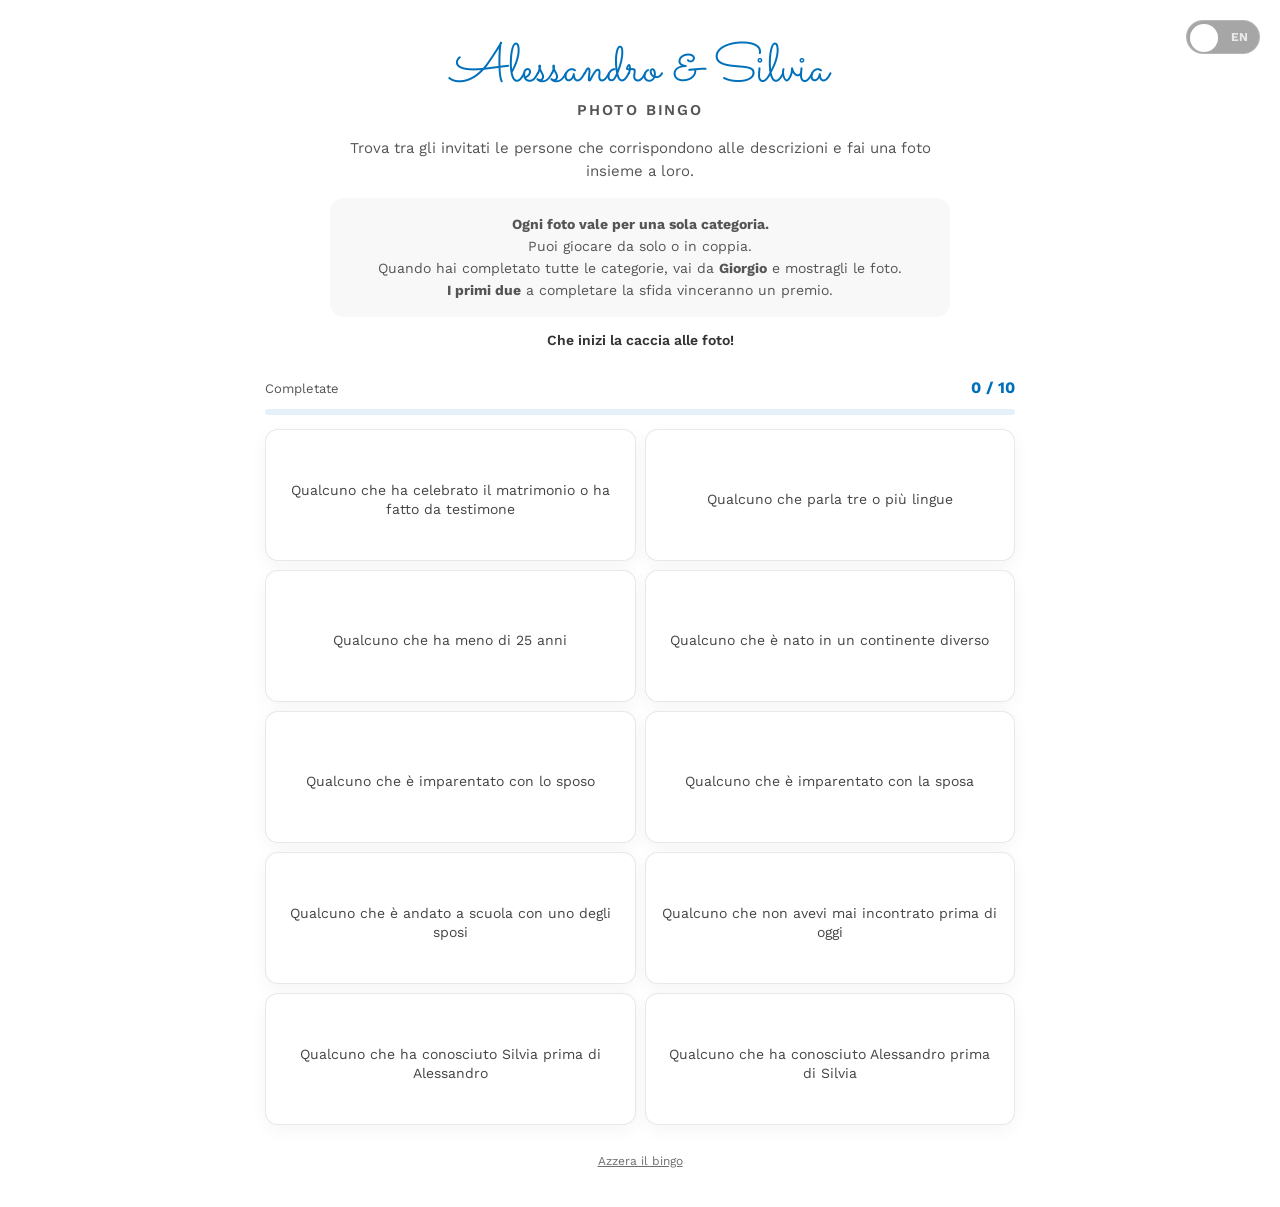
==== commit c82d2165: "Redesign after wedding Eliminated spurious code, updated countdown and carousels." ====
--- a/photo-bingo.html
+++ b/photo-bingo.html
@@ -9,7 +9,17 @@
   <meta name="viewport" content="width=device-width, initial-scale=1, viewport-fit=cover">
   <meta name="description" content="Photo Bingo — Alessandro & Silvia" />
   <meta name="author" content="agiacche" />
+	<meta name="theme-color" content="#0070BB">
   <meta name="format-detection" content="telephone=no,date=no,address=no,email=no">
+	<link rel="canonical" href="https://agiacche.github.io/wedding/photo-bingo.html">
+	<link rel="icon" href="images/AS.jpg" type="image/jpeg">
+	<meta property="og:title" content="Photo Bingo | Alessandro &amp; Silvia">
+	<meta property="og:type" content="website">
+	<meta property="og:url" content="https://agiacche.github.io/wedding/photo-bingo.html">
+	<meta property="og:image" content="https://agiacche.github.io/wedding/images/AS.jpg">
+	<meta property="og:image:alt" content="Alessandro and Silvia">
+	<meta property="og:description" content="Photo Bingo — Alessandro &amp; Silvia">
+	<meta name="twitter:card" content="summary_large_image">
 
   <link href="https://fonts.googleapis.com/css?family=Work+Sans:400,300,600,700" rel="stylesheet">
   <link href="https://fonts.googleapis.com/css?family=Sacramento" rel="stylesheet">
@@ -109,7 +119,7 @@
                 <strong id="bingo-progress-count">0 / 10</strong>
               </div>
 
-              <div class="photo-bingo-progress-track" aria-hidden="true">
+              <div class="photo-bingo-progress-track" id="bingo-progress-track" role="progressbar" aria-label="Photo Bingo progress" aria-valuemin="0" aria-valuemax="10" aria-valuenow="0">
                 <div id="bingo-progress-bar" class="photo-bingo-progress-bar"></div>
               </div>
             </section>
--- a/css/style.css
+++ b/css/style.css
@@ -29,7 +29,7 @@
   font-weight: 400;
   font-size: 16px;
   line-height: 1.7;
-  color: #828282;
+  color: #666;
   background: #fff;
 }
 
@@ -68,8 +68,32 @@
 }
 a:hover, a:active, a:focus {
   color: #0070BB;
-  outline: none;
   text-decoration: none;
+}
+
+/* Consistent keyboard focus without changing pointer interactions. */
+a:focus-visible,
+button:focus-visible,
+input:focus-visible,
+[tabindex]:focus-visible {
+  outline: 3px solid rgba(0, 112, 187, 0.55) !important;
+  outline-offset: 3px;
+}
+
+.skip-link {
+  position: fixed;
+  top: 10px;
+  left: 10px;
+  z-index: 6000;
+  padding: 10px 14px;
+  border-radius: 6px;
+  background: #fff;
+  color: #005f9f;
+  font-weight: 600;
+  transform: translateY(-160%);
+}
+.skip-link:focus {
+  transform: translateY(0);
 }
 
 p {
@@ -249,7 +273,6 @@
    ========================================================================== */
 
 /* --- Background helpers (full-width sections with background images) --- */
-#fh5co-counter,
 #fh5co-event,
 .fh5co-bg {
   background-size: cover;
@@ -367,18 +390,15 @@
 }
 
 /* ==========================================================================
-   TEMPLATE: Event & counter sections
+   TEMPLATE: Event section
    ========================================================================== */
 
-#fh5co-counter,
 #fh5co-event {
   height: 850px;
   float: left;
 }
 
-/* Vertical centering inside event/counter sections */
-#fh5co-counter .display-t,
-#fh5co-counter .display-tc,
+/* Vertical centering inside the event section */
 #fh5co-event .display-t,
 #fh5co-event .display-tc {
   height: 700px;
@@ -387,11 +407,9 @@
 }
 
 /* White headings on dark background */
-#fh5co-counter .fh5co-heading h2,
 #fh5co-event .fh5co-heading h2 {
   color: #fff;
 }
-#fh5co-counter .fh5co-heading span,
 #fh5co-event .fh5co-heading span {
   color: rgba(255, 255, 255, 0.5);
   text-transform: uppercase;
@@ -401,7 +419,6 @@
 }
 
 /* Section overlay */
-#fh5co-counter .overlay,
 #fh5co-event .overlay {
   position: absolute;
   inset: 0;
@@ -410,13 +427,10 @@
 
 /* Mobile: let height grow naturally */
 @media screen and (max-width: 768px) {
-  #fh5co-counter,
   #fh5co-event {
     height: inherit;
     padding: 7em 0;
   }
-  #fh5co-counter .display-t,
-  #fh5co-counter .display-tc,
   #fh5co-event .display-t,
   #fh5co-event .display-tc {
     height: inherit;
@@ -424,7 +438,6 @@
 }
 
 /* Event cards */
-#fh5co-counter .event-wrap,
 #fh5co-event .event-wrap {
   border: 2px solid rgba(255, 255, 255, 0.5);
   background: rgba(255, 255, 255, 0.1);
@@ -434,13 +447,11 @@
   border-radius: 4px;
 }
 @media screen and (max-width: 768px) {
-  #fh5co-counter .event-wrap,
   #fh5co-event .event-wrap {
     margin-bottom: 10px;
   }
 }
 
-#fh5co-counter .event-wrap h3,
 #fh5co-event .event-wrap h3 {
   font-size: 20px;
   color: #fff;
@@ -450,36 +461,22 @@
   letter-spacing: 2px;
 }
 
-#fh5co-counter .event-wrap p,
-#fh5co-counter .event-wrap span,
 #fh5co-event .event-wrap p,
 #fh5co-event .event-wrap span {
   display: block;
   color: rgba(255, 255, 255, 0.8);
 }
 
-#fh5co-counter .event-wrap i,
 #fh5co-event .event-wrap i {
   color: #fff;
   font-size: 20px;
 }
 
 /* Two-column layout inside event cards */
-#fh5co-counter .event-wrap .event-col,
 #fh5co-event .event-wrap .event-col {
   width: 50%;
   float: left;
   margin-bottom: 30px;
-}
-
-/* Counter section slightly shorter */
-#fh5co-counter {
-  height: 600px;
-}
-@media screen and (max-width: 768px) {
-  #fh5co-counter {
-    height: auto;
-  }
 }
 
 /* --- Timeline component (wedding day schedule) --- */
@@ -877,16 +874,13 @@
   font-weight: normal !important;
 }
 
-/* --- Vertical centring helpers used by header/cover/counter blocks --- */
+/* --- Vertical centring helpers used by header/cover blocks --- */
 #fh5co-header .display-tc,
-#fh5co-counter .display-tc,
 .fh5co-cover .display-tc {
   display: table-cell !important;
   vertical-align: middle;
 }
 #fh5co-header .display-tc h1, #fh5co-header .display-tc h2,
-#fh5co-counter .display-tc h1,
-#fh5co-counter .display-tc h2,
 .fh5co-cover .display-tc h1,
 .fh5co-cover .display-tc h2 {
   margin: 0;
@@ -894,29 +888,31 @@
   color: white;
 }
 #fh5co-header .display-tc h1,
-#fh5co-counter .display-tc h1,
 .fh5co-cover .display-tc h1 {
   margin-bottom: 0px;
   font-size: 100px;
   line-height: 1.5;
   font-family: "Sacramento", Arial, serif;
 }
+@media screen and (min-width: 769px) and (max-width: 1199px) {
+  #fh5co-header .display-tc h1,
+  .fh5co-cover .display-tc h1 {
+    font-size: 72px;
+  }
+}
 @media screen and (max-width: 768px) {
   #fh5co-header .display-tc h1,
-  #fh5co-counter .display-tc h1,
   .fh5co-cover .display-tc h1 {
     font-size: 40px;
   }
 }
 @media screen and (max-width: 480px) {
   #fh5co-header .display-tc h1,
-  #fh5co-counter .display-tc h1,
   .fh5co-cover .display-tc h1 {
     font-size: 30px;
   }
 }
 #fh5co-header .display-tc h2,
-#fh5co-counter .display-tc h2,
 .fh5co-cover .display-tc h2 {
   font-size: 20px;
   line-height: 1.5;
@@ -924,13 +920,11 @@
 }
 @media screen and (max-width: 480px) {
   #fh5co-header .display-tc h2,
-  #fh5co-counter .display-tc h2,
   .fh5co-cover .display-tc h2 {
     font-size: 16px;
   }
 }
 #fh5co-header .display-tc .btn,
-#fh5co-counter .display-tc .btn,
 .fh5co-cover .display-tc .btn {
   padding: 15px 20px;
   background: #fff !important;
@@ -940,7 +934,6 @@
   text-transform: uppercase;
 }
 #fh5co-header .display-tc .btn:hover,
-#fh5co-counter .display-tc .btn:hover,
 .fh5co-cover .display-tc .btn:hover {
   background: #fff !important;
   -webkit-box-shadow: 0px 14px 30px -15px rgba(0, 0, 0, 0.75) !important;
@@ -954,100 +947,28 @@
     }
 }
 
-#fh5co-counter {
-  text-align: center;
-}
-#fh5co-counter .counter {
-  font-size: 50px;
-  margin-bottom: 10px;
-  color: #fff;
-  font-weight: 100;
-  display: block;
-}
-#fh5co-counter .counter-label {
-  margin-bottom: 0;
-  text-transform: uppercase;
-  color: rgba(255, 255, 255, 0.5);
-  letter-spacing: .1em;
-}
-@media screen and (max-width: 768px) {
-  #fh5co-counter .feature-center {
-    margin-bottom: 50px;
-  }
-}
-#fh5co-counter .icon {
-  width: 70px;
-  height: 70px;
-  text-align: center;
-  -webkit-box-shadow: 0px 14px 30px -15px rgba(0, 0, 0, 0.75);
-  -moz-box-shadow: 0px 14px 30px -15px rgba(0, 0, 0, 0.75);
-  box-shadow: 0px 14px 30px -15px rgba(0, 0, 0, 0.75);
-  margin-bottom: 30px;
-}
-#fh5co-counter .icon i {
-  height: 70px;
-}
-#fh5co-counter .icon i:before {
-  display: block;
-  text-align: center;
-  margin-left: 3px;
-}
-
-/* ==========================================================================
-   TEMPLATE — Countdown styling (simplyCountdown.js)
-   ========================================================================== */
-
-/* Wrapper spacing under the countdown */
-.simply-countdown {
-  margin-bottom: 2em;
-}
-
-/* Each countdown “bubble” (days / hours / minutes / seconds) */
-.simply-countdown > .simply-section {
-  display: inline-block;
-  width: 100px;
-  height: 100px;
-  background: rgba(0, 112, 187, 0.8);
-  margin: 0 4px;
-  border-radius: 50%;
-  position: relative;
-
-  /* Template animation: gentle breathing */
-  animation: pulse 1s ease infinite;
-}
-
-/* Pulse animation used by countdown bubbles (and also by the heart icon below) */
+/* Complete days elapsed since the wedding */
+.days-since {
+  margin: 0 0 2em;
+  color: #fff;
+  font-size: 20px;
+  line-height: 1.4;
+}
+.days-since strong {
+  color: inherit;
+  font-size: 1.25em;
+  font-weight: 600;
+  font-variant-numeric: tabular-nums;
+}
+
+/* Gentle pulse retained for the decorative heart below */
 @keyframes pulse {
   0%   { transform: scale(1); }
   50%  { transform: scale(1.05); }
   100% { transform: scale(1); }
 }
-
-/* Inner container: table-cell trick for vertical centring */
-.simply-countdown > .simply-section > div {
-  display: table-cell;
-  vertical-align: middle;
-  height: 100px;
-  width: 100px;
-}
-
-/* Shared typography for the number + label */
-.simply-countdown > .simply-section .simply-amount,
-.simply-countdown > .simply-section .simply-word {
-  display: block;
-  color: white;
-}
-
-/* Big number (e.g. “123”) */
-.simply-countdown > .simply-section .simply-amount {
-  font-size: 30px;
-}
-
-/* Label (days/hours/...) */
-.simply-countdown > .simply-section .simply-word {
-  color: rgba(255, 255, 255, 0.7);
-  text-transform: uppercase;
-  font-size: 12px;
+@media screen and (max-width: 480px) {
+  .days-since { font-size: 18px; }
 }
 
 
@@ -1113,13 +1034,19 @@
   right: 0;
   z-index: 99;
 
-  /* Reuses the same pulse animation as the countdown */
+  /* Keeps the original gentle pulse animation */
   animation: pulse 1s ease infinite;
 }
 .heart i {
+  display: inline-flex;
+  align-items: center;
+  justify-content: center;
+  width: 60px;
+  height: 60px;
   font-size: 20px;
+  line-height: 1;
   background: #fff;
-  padding: 20px;
+  padding: 0;
   color: #0070BB;
   border-radius: 50%;
 }
@@ -1553,27 +1480,6 @@
 }
 #fh5co-footer .copyright .block {
   display: block;
-}
-
-
-/* ==========================================================================
-   TEMPLATE — Owl Carousel dots (only relevant if Owl Carousel is used)
-   ========================================================================== */
-
-.owl-carousel .owl-controls .owl-dot span {
-  background: #e6e6e6;
-}
-.owl-carousel .owl-controls .owl-dot span:hover,
-.owl-carousel .owl-controls .owl-dot span:focus {
-  background: #cccccc;
-}
-.owl-carousel .owl-controls .owl-dot:hover span,
-.owl-carousel .owl-controls .owl-dot:focus span {
-  background: #cccccc;
-}
-.owl-carousel .owl-controls .owl-dot.active span {
-  background: transparent;
-  border: 2px solid #0070BB;
 }
 
 
@@ -2019,14 +1925,207 @@
   opacity: 0;
 }
 
-/* --- Plugin: Magnific Popup (video sizing inside the lightbox) --- */
-.mfp-content video {
-  max-width: 90vw;
-  max-height: 80vh;
+/* --- Fullscreen photo/video viewer --- */
+body.media-viewer-open {
+  position: fixed;
+  left: 0;
+  right: 0;
+  width: 100%;
+  overflow: hidden;
+}
+
+.media-viewer[hidden] {
+  display: none !important;
+}
+
+.media-viewer {
+  position: fixed;
+  inset: 0;
+  z-index: 5000;
+  display: grid;
+  grid-template-rows: auto minmax(0, 1fr) auto;
+  width: 100%;
+  height: 100vh;
+  height: 100dvh;
+  overflow: hidden;
+  background: #0b0b0c;
+  color: #fff;
+  opacity: 0;
+  transition: opacity 180ms ease;
+}
+
+.media-viewer.is-open {
+  opacity: 1;
+}
+
+.media-viewer__topbar {
+  z-index: 2;
+  min-height: 58px;
+  display: flex;
+  align-items: center;
+  justify-content: space-between;
+  padding: calc(8px + env(safe-area-inset-top)) 14px 8px;
+  background: #0b0b0c;
+}
+
+.media-viewer__counter {
+  font-size: 14px;
+  font-variant-numeric: tabular-nums;
+  color: rgba(255, 255, 255, 0.86);
+}
+
+.media-viewer__close,
+.media-viewer__nav {
+  border: 0;
+  color: #fff;
+  background: rgba(255, 255, 255, 0.12);
+  box-shadow: none;
+  cursor: pointer;
+  -webkit-tap-highlight-color: transparent;
+}
+
+.media-viewer__close {
+  width: 44px;
+  height: 44px;
+  border-radius: 50%;
+  font-size: 34px;
+  line-height: 38px;
+}
+
+.media-viewer__close:hover,
+.media-viewer__nav:hover {
+  background: rgba(255, 255, 255, 0.22);
+}
+
+.media-viewer__stage {
+  position: relative;
+  min-width: 0;
+  min-height: 0;
+  overflow: hidden;
+  overscroll-behavior: contain;
+  outline: 0;
+}
+
+.media-viewer__media {
+  position: absolute;
+  inset: 0;
+  display: flex;
+  align-items: center;
+  justify-content: center;
+  padding: 4px 76px;
+}
+
+.media-viewer__asset {
+  display: block;
+  max-width: 100%;
+  max-height: 100%;
+  width: auto;
   height: auto;
-  width: auto;
+  object-fit: contain;
+  opacity: 0;
+  transform: translate3d(0, 0, 0) scale(1);
+  transition: opacity 180ms ease, transform 220ms ease;
+  will-change: transform;
+}
+
+.media-viewer__asset.from-right {
+  transform: translate3d(24px, 0, 0) scale(1);
+}
+.media-viewer__asset.from-left {
+  transform: translate3d(-24px, 0, 0) scale(1);
+}
+.media-viewer__asset.is-visible {
+  opacity: 1;
+  transform: translate3d(0, 0, 0) scale(1);
+}
+.media-viewer__asset--image {
+  touch-action: none;
+  user-select: none;
+  -webkit-user-drag: none;
+}
+.media-viewer__asset--image.is-zoom-animating {
+  transition: transform 180ms ease, opacity 180ms ease;
+}
+.media-viewer__asset--video {
+  width: min(100%, 1200px);
+  background: #000;
+}
+.media-viewer__stage.is-zoomed {
+  cursor: zoom-out;
+}
+
+.media-viewer__nav {
+  position: absolute;
+  z-index: 3;
+  top: 50%;
+  display: flex;
+  align-items: center;
+  justify-content: center;
+  width: 50px;
+  height: 64px;
+  margin-top: -32px;
+  padding: 0;
+  border-radius: 10px;
+  font-size: 46px;
+  line-height: 1;
+}
+.media-viewer__nav span {
   display: block;
-  margin: 0 auto;
+  line-height: 1;
+  transform: translateY(-0.04em);
+}
+.media-viewer__nav--prev { left: 14px; }
+.media-viewer__nav--next { right: 14px; }
+
+.media-viewer__caption {
+  z-index: 2;
+  min-height: 48px;
+  max-height: 18vh;
+  overflow: auto;
+  padding: 11px 18px calc(11px + env(safe-area-inset-bottom));
+  background: #0b0b0c;
+  color: rgba(255, 255, 255, 0.9);
+  font-size: 14px;
+  line-height: 1.45;
+  text-align: center;
+}
+
+.media-viewer__loading {
+  display: none;
+  position: absolute;
+  top: 50%;
+  left: 50%;
+  width: 30px;
+  height: 30px;
+  margin: -15px 0 0 -15px;
+  border: 3px solid rgba(255, 255, 255, 0.24);
+  border-top-color: #fff;
+  border-radius: 50%;
+  animation: viewer-spin 700ms linear infinite;
+}
+.media-viewer.is-loading .media-viewer__loading { display: block; }
+@keyframes viewer-spin { to { transform: rotate(360deg); } }
+
+@media screen and (max-width: 700px) {
+  .media-viewer__media { padding: 0; }
+  .media-viewer__nav {
+    width: 44px;
+    height: 52px;
+    margin-top: -26px;
+    font-size: 38px;
+    background: rgba(0, 0, 0, 0.42);
+  }
+  .media-viewer__nav--prev { left: 6px; }
+  .media-viewer__nav--next { right: 6px; }
+}
+
+@media (prefers-reduced-motion: reduce) {
+  .media-viewer,
+  .media-viewer__asset,
+  .media-viewer__asset--image.is-zoom-animating {
+    transition: none;
+  }
+  .media-viewer__loading { animation-duration: 1.4s; }
 }
 
 /* ==========================================================================
@@ -2589,15 +2688,6 @@
   overflow: hidden;
 }
 
-/* Lock background scroll when a lightbox/modal is open */
-body.mfp-scroll-lock{
-  position: fixed;
-  left: 0;
-  right: 0;
-  width: 100%;
-  overflow: hidden;
-}
-
 /* --- Password gate (full-screen overlay shown on first visit per session) --- */
 
 /* Base overlay */
--- a/css/photo-bingo.css
+++ b/css/photo-bingo.css
@@ -240,8 +240,8 @@
   padding: 6px 4px;
   border: 0;
   background: transparent;
-  color: #999;
-  font-size: 11px;
+  color: #6f6f6f;
+  font-size: 12px;
   text-decoration: underline;
   cursor: pointer;
 }
